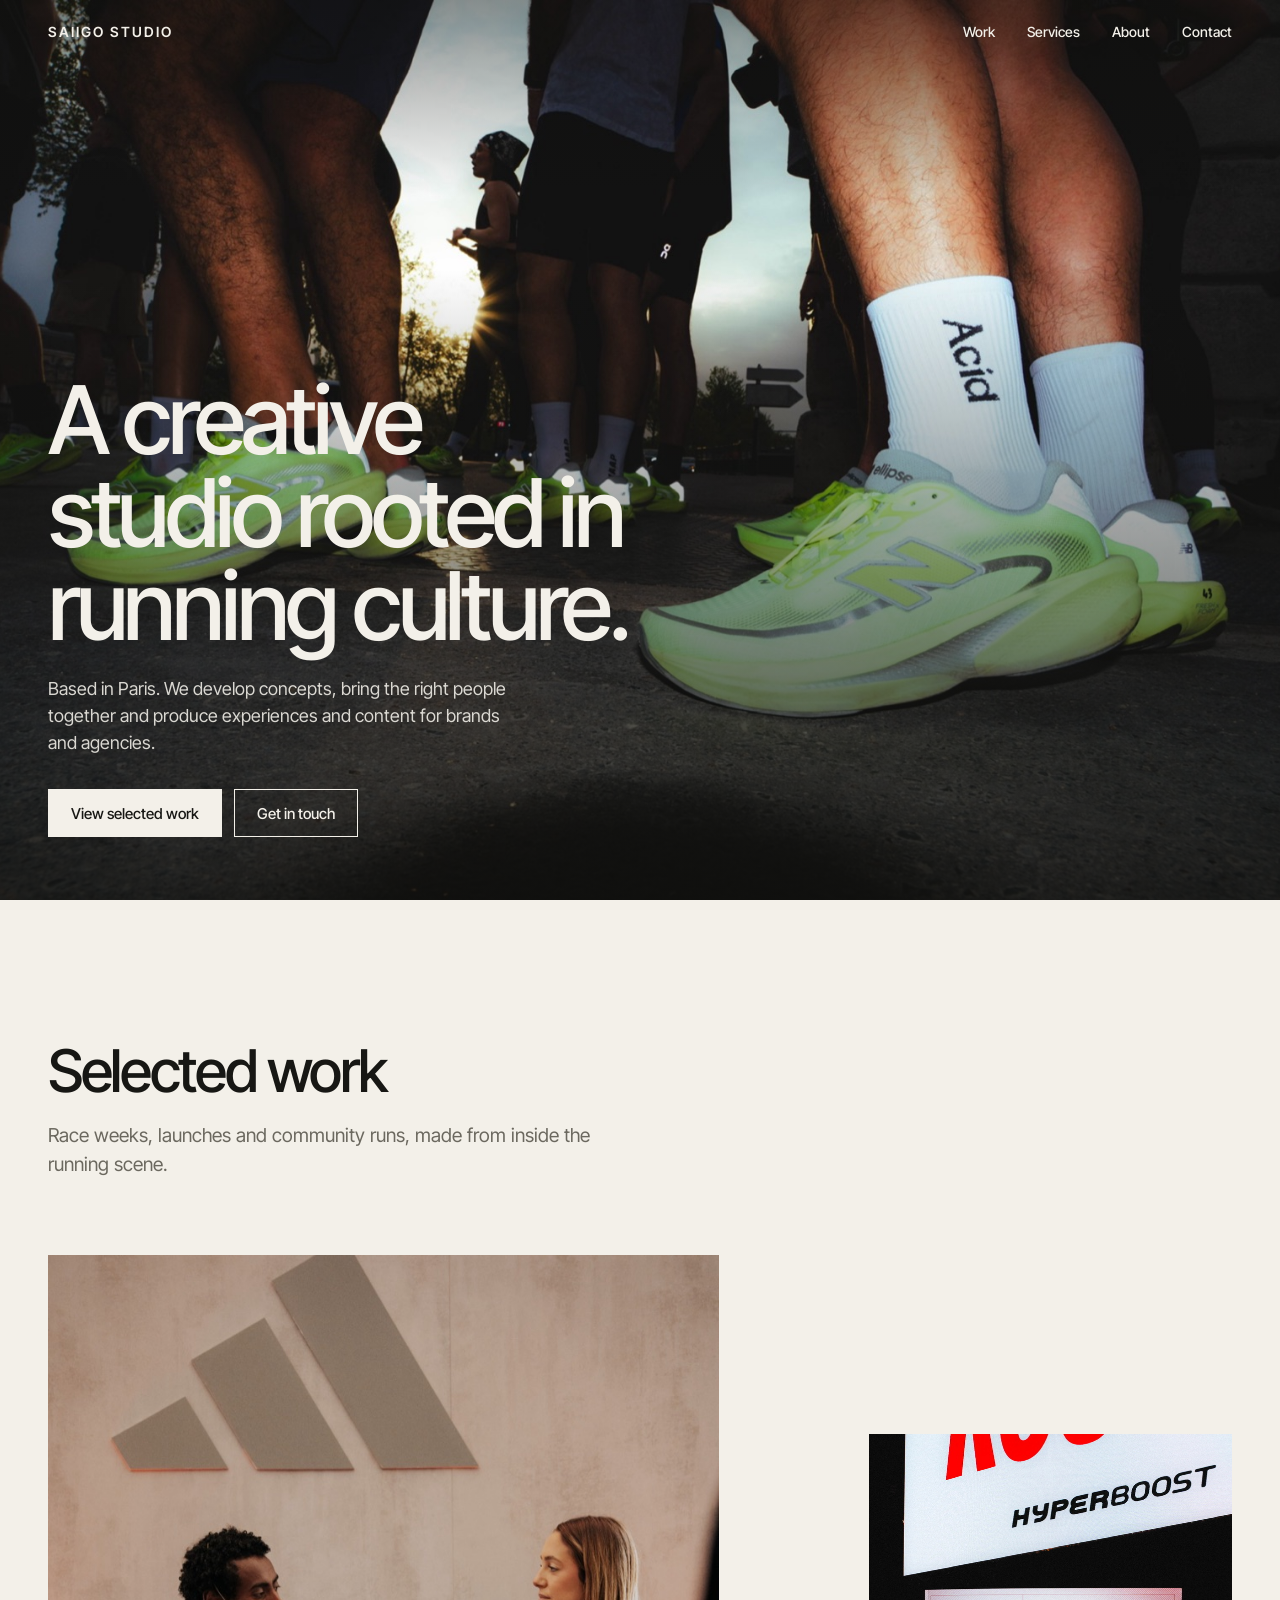
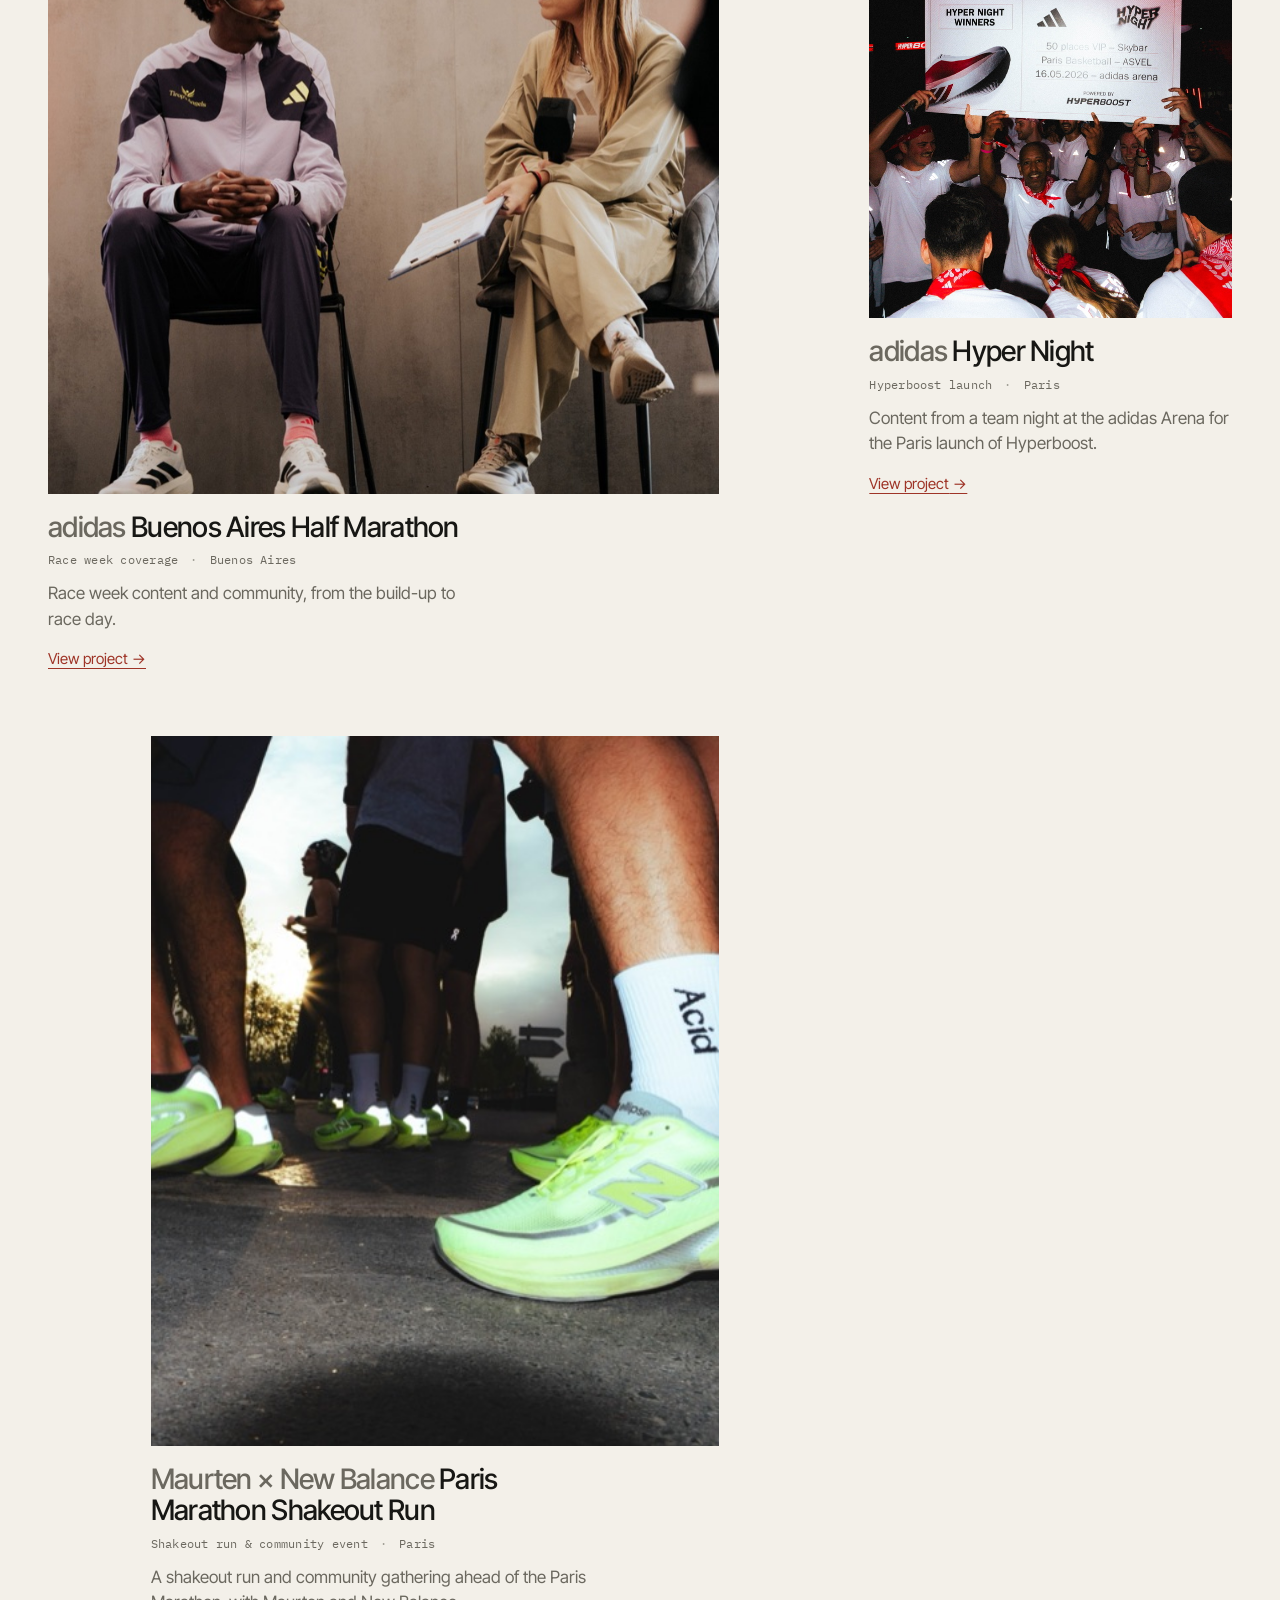
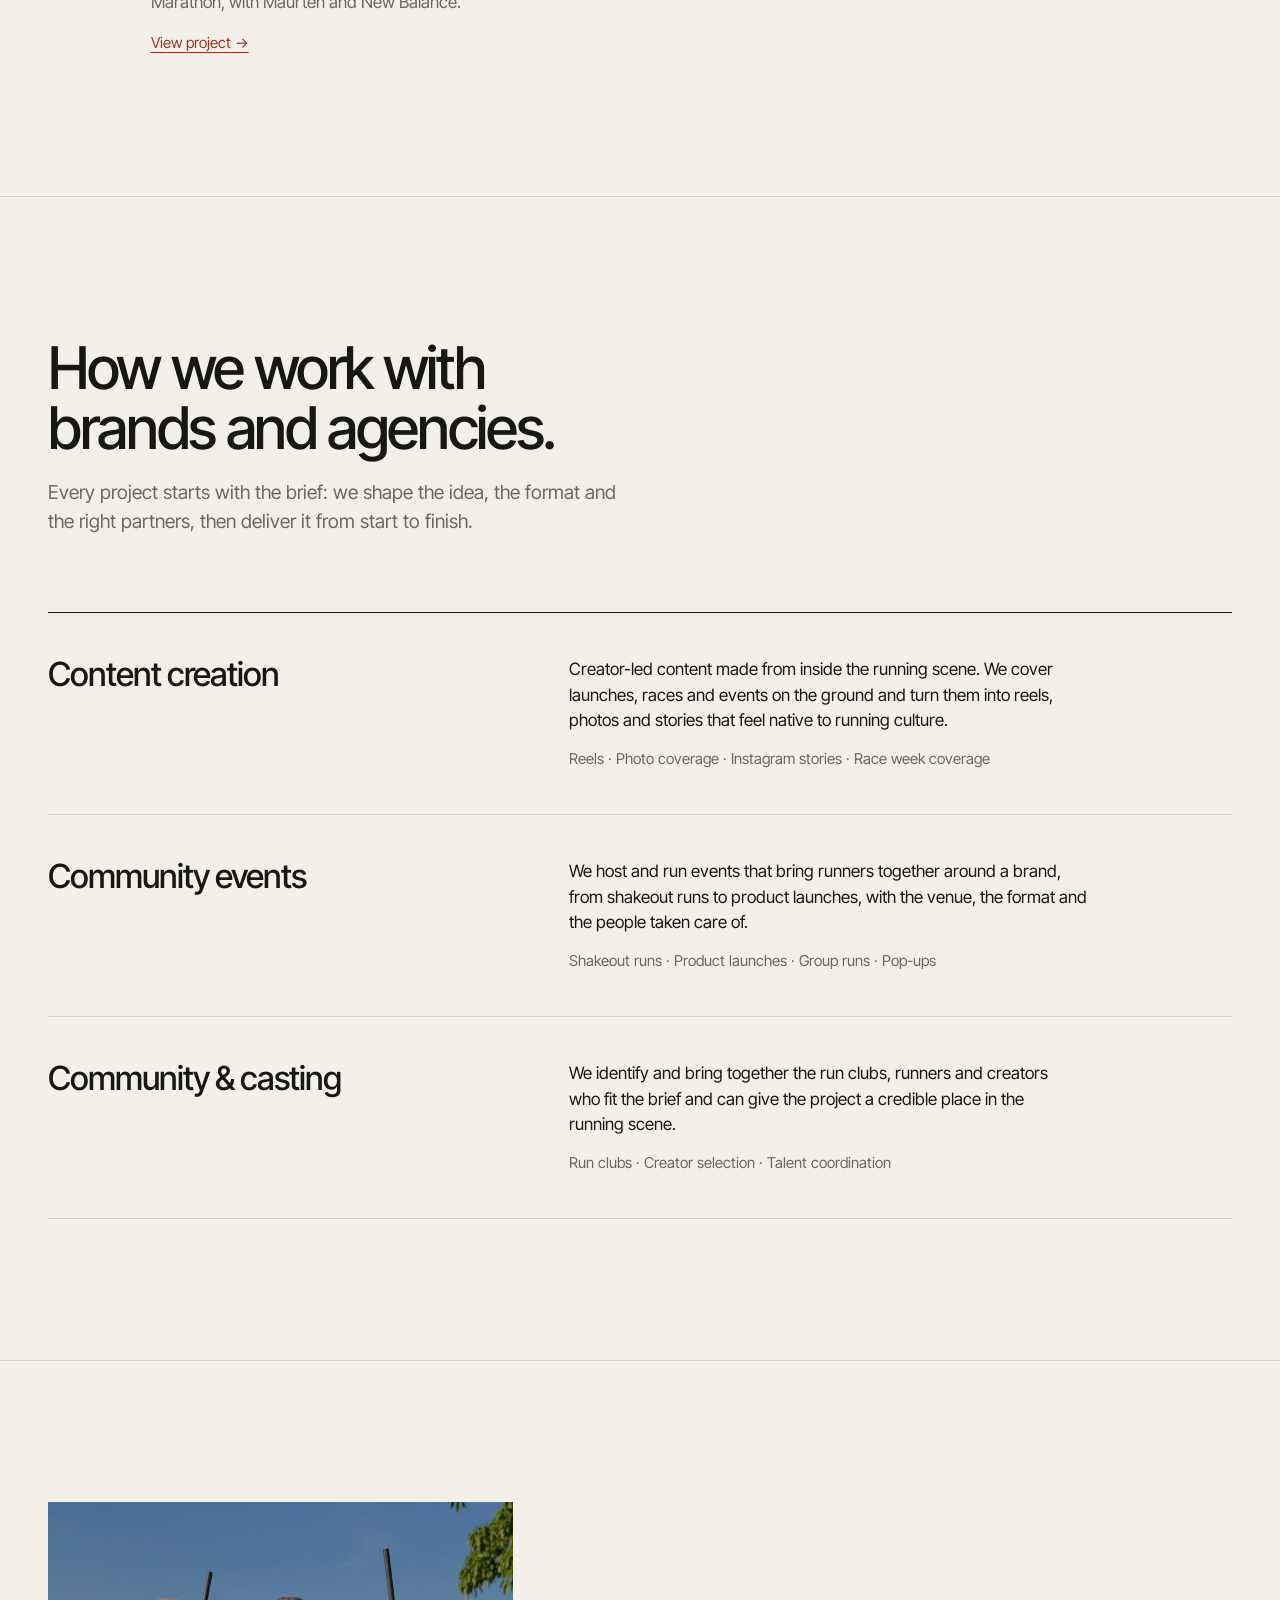
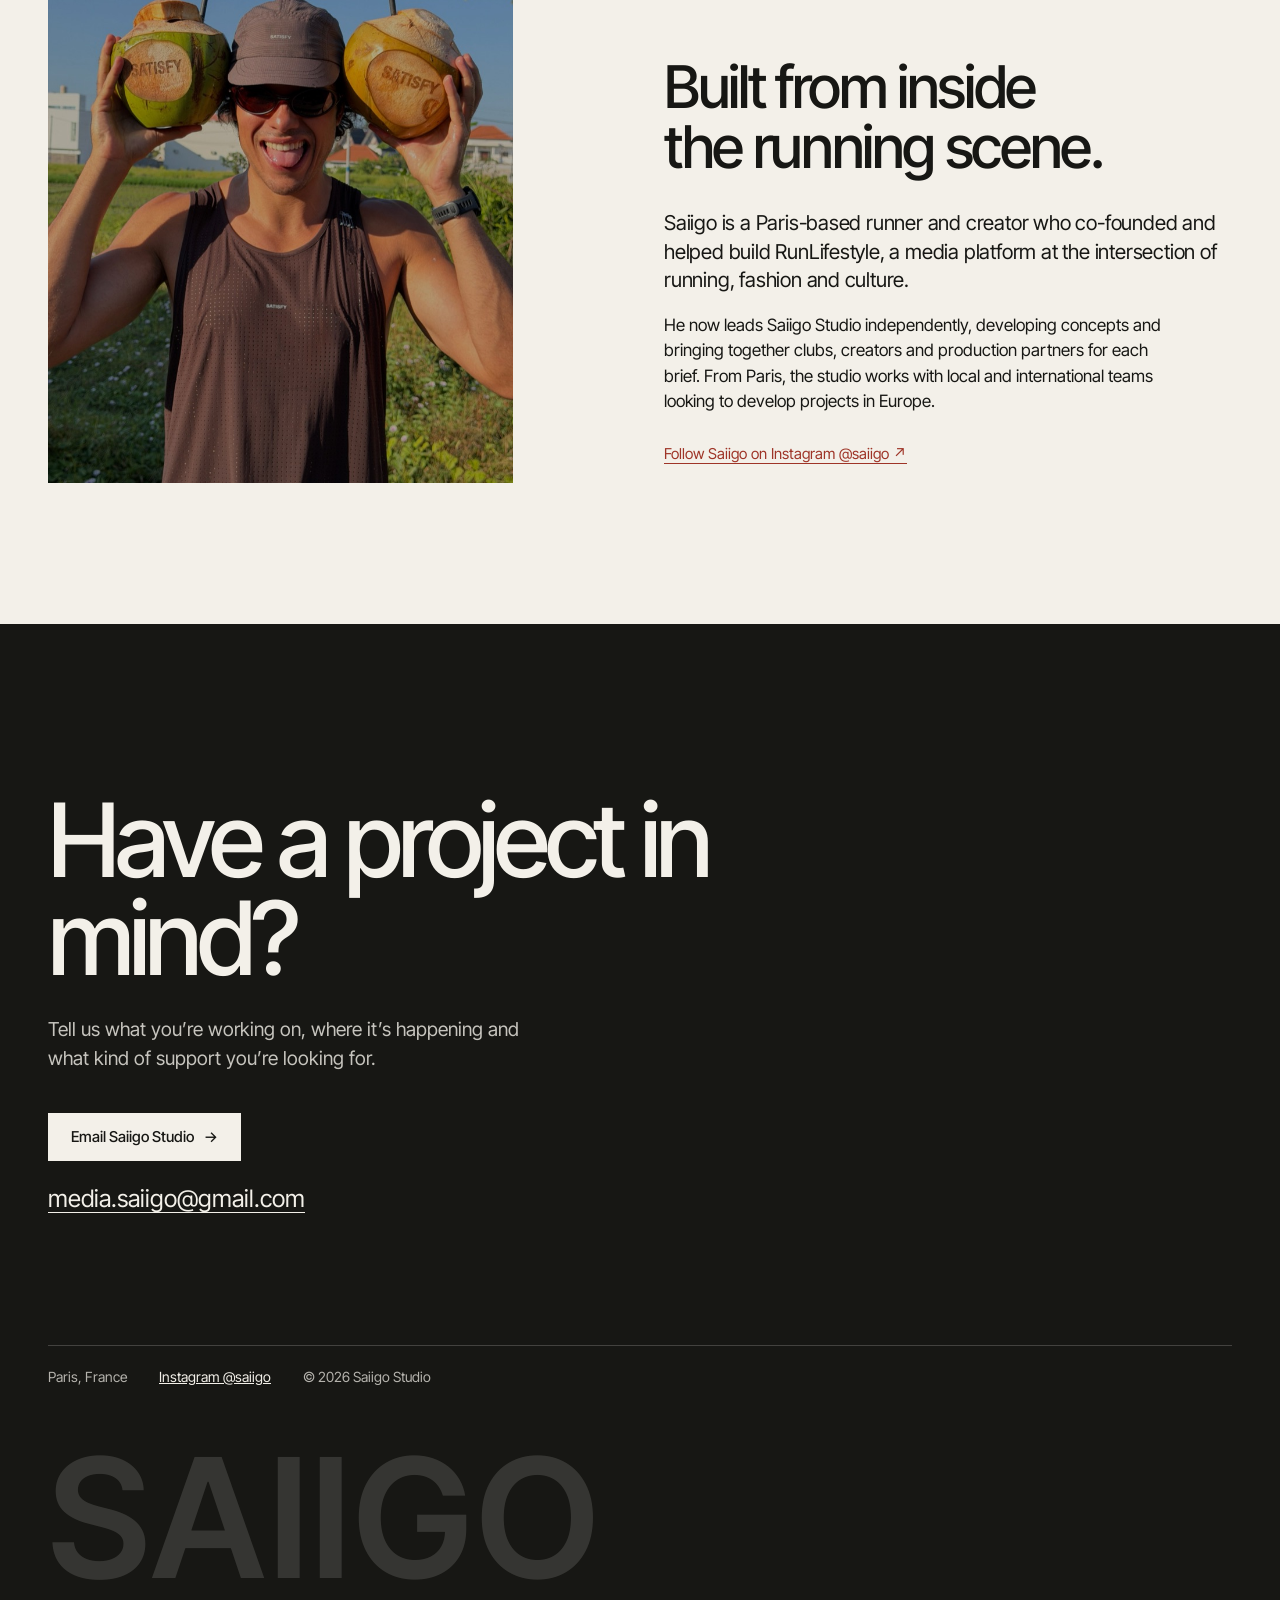
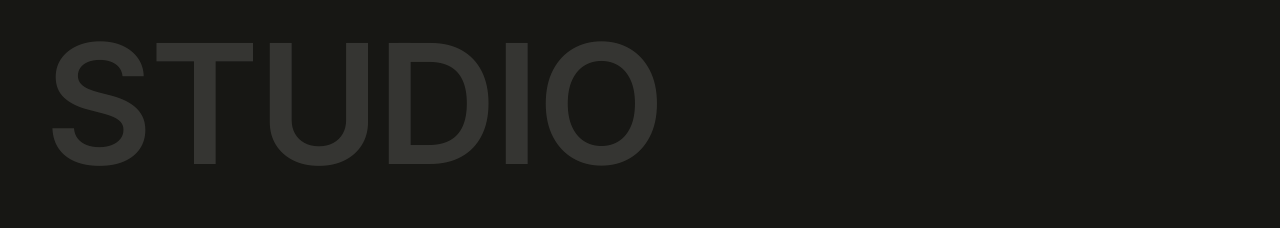
==== index.html @ 062a1946 "Update site 2026-11-11 09:30" ====
<!doctype html>
<html lang="en">
<head>
  <meta charset="utf-8">
  <meta name="viewport" content="width=device-width, initial-scale=1, viewport-fit=cover">
  <title>Saiigo Studio | Running Culture, Creative Strategy &amp; Production</title>
  <meta name="description" content="Saiigo Studio is an independent creative studio in Paris rooted in running culture. Concepts, community &amp; casting, experiences and content for brands and agencies.">
  <meta name="theme-color" content="#171714">
  <!-- Al tener dominio, reemplazá las rutas de og:image y og:url por URLs absolutas (https://tudominio.com/...) -->
  <meta property="og:url" content="https://msaiigo.github.io/saiigo-studio/">
  <meta property="og:type" content="website">
  <meta property="og:site_name" content="Saiigo Studio">
  <meta property="og:title" content="Saiigo Studio | Running Culture, Creative Strategy &amp; Production">
  <meta property="og:description" content="An independent creative studio in Paris rooted in running culture. Concepts, community and production for brands and agencies.">
  <meta property="og:image" content="https://msaiigo.github.io/saiigo-studio/assets/img/og-image.jpg">
  <meta property="og:image:width" content="1200">
  <meta property="og:image:height" content="630">
  <meta name="twitter:card" content="summary_large_image">
  <link rel="icon" href="assets/img/favicon.svg" type="image/svg+xml">
  <link rel="preconnect" href="https://fonts.googleapis.com">
  <link rel="preconnect" href="https://fonts.gstatic.com" crossorigin>
  <link href="https://fonts.googleapis.com/css2?family=IBM+Plex+Mono:wght@400;500&family=Inter+Tight:wght@400;500;600&display=swap" rel="stylesheet">
  <link rel="stylesheet" href="assets/css/styles.css">
</head>
<body data-page="home" id="top">
  <a class="skip-link" href="#main">Skip to content</a>
  <header class="site-header" id="site-header"></header>
  <main id="main" tabindex="-1">
    <noscript><div class="wrap section"><h1 class="section__title">Saiigo Studio</h1><p>A creative studio rooted in running culture. Based in Paris. Contact: <a href="mailto:media.saiigo@gmail.com">media.saiigo@gmail.com</a></p></div></noscript>
  </main>
  <script src="assets/js/content.js"></script>
  <script src="assets/js/image-sizes.js"></script>
  <script src="assets/js/site.js"></script>
</body>
</html>
---- assets/css/styles.css ----
/* =========================================================================
   SAIIGO STUDIO — estilos
   ========================================================================= */
:root {
  --bone: #F3F0E9;
  --ink: #171714;
  --stone: #6B685F;
  --oxide: #9E3427;
  --line: rgba(23, 23, 20, 0.16);
  --bone-dim: rgba(243, 240, 233, 0.72);

  --sans: "Inter Tight", "Helvetica Neue", Arial, sans-serif;
  --mono: "IBM Plex Mono", ui-monospace, Menlo, monospace;

  --gutter: clamp(16px, 4vw, 48px);
  --max: 1440px;
  --header-h: 64px;
  --ease: cubic-bezier(.2, .7, .2, 1);
  color-scheme: light;
}

*, *::before, *::after { box-sizing: border-box; }
html { -webkit-text-size-adjust: 100%; scroll-behavior: smooth; scroll-padding-top: var(--header-h); }
body {
  margin: 0;
  background: var(--bone);
  color: var(--ink);
  font-family: var(--sans);
  font-size: 17px;
  line-height: 1.5;
  -webkit-font-smoothing: antialiased;
  overflow-x: hidden;
}
html.menu-open { overflow: hidden; }
img, video { display: block; max-width: 100%; }
a { color: inherit; }
h1, h2, h3, p { margin: 0; }
ul, ol, dl, dd { margin: 0; padding: 0; list-style: none; }

.mono { font-family: var(--mono); font-size: 12px; letter-spacing: .02em; line-height: 1.5; font-variant-numeric: tabular-nums; }
p, li, dd { text-wrap: pretty; }
::selection { background: var(--oxide); color: var(--bone); }
html { caret-color: var(--oxide); scrollbar-color: var(--stone) var(--bone); }
.visually-hidden { position: absolute; width: 1px; height: 1px; margin: -1px; padding: 0; overflow: hidden; clip: rect(0 0 0 0); white-space: nowrap; border: 0; }
.wrap { width: 100%; max-width: var(--max); margin: 0 auto; padding: 0 var(--gutter); }

:focus-visible { outline: 2px solid var(--oxide); outline-offset: 3px; border-radius: 1px; }
.contact :focus-visible, .hero :focus-visible, .case-hero :focus-visible, .is-over-media :focus-visible { outline-color: var(--bone); }

.skip-link {
  position: absolute; left: 12px; top: -60px; z-index: 100;
  background: var(--ink); color: var(--bone); padding: 10px 14px; text-decoration: none;
}
.skip-link:focus { top: 12px; }

/* ---------- wordmark ---------- */
.wordmark { font-weight: 600; letter-spacing: .14em; font-size: 14px; line-height: 1; white-space: nowrap; }
.wordmark--stacked { display: inline-flex; flex-direction: column; gap: .12em; }

/* ---------- header ---------- */
.site-header {
  position: fixed; inset: 0 0 auto 0; z-index: 50; height: var(--header-h);
  background: var(--bone); color: var(--ink); border-bottom: 1px solid var(--line);
  transition: background .25s var(--ease), color .25s var(--ease), border-color .25s var(--ease);
}
.site-header.is-over-media { background: transparent; color: var(--bone); border-color: transparent; }
html.menu-open .site-header { background: var(--ink); color: var(--bone); border-color: transparent; }
.header__inner {
  height: 100%; max-width: var(--max); margin: 0 auto; padding: 0 var(--gutter);
  display: flex; align-items: center; justify-content: space-between; gap: 24px;
}
.header__logo { text-decoration: none; padding: 10px 0; }
.header__nav ul { display: flex; gap: 32px; }
.header__nav a, .mobile-menu a { text-decoration: none; }
.header__nav a { font-size: 14px; font-weight: 500; position: relative; padding: 8px 0; }
.header__nav a::after {
  content: ""; position: absolute; left: 0; right: 0; bottom: 2px; height: 1px; background: currentColor;
  transform: scaleX(0); transform-origin: left; transition: transform .2s var(--ease);
}
.header__nav a:hover::after { transform: scaleX(1); }

.menu-btn {
  display: none; align-items: center; gap: 10px; min-height: 44px; padding: 0 2px 0 12px;
  background: none; border: 0; color: inherit; font: 500 14px var(--sans); cursor: pointer;
}
.menu-btn__icon, .menu-btn__icon::before {
  display: block; width: 22px; height: 1.5px; background: currentColor; position: relative;
  transition: transform .2s var(--ease);
}
.menu-btn__icon { transform: translateY(-3px); }
.menu-btn__icon::before { content: ""; position: absolute; top: 6px; }
.menu-btn[aria-expanded="true"] .menu-btn__icon { transform: translateY(0) rotate(45deg); }
.menu-btn[aria-expanded="true"] .menu-btn__icon::before { transform: translateY(-6px) rotate(-90deg); }

.mobile-menu {
  position: fixed; inset: var(--header-h) 0 0 0; background: var(--ink); color: var(--bone);
  padding: 32px var(--gutter) 32px; display: flex; flex-direction: column; justify-content: space-between;
  opacity: 0; transform: translateY(-8px); transition: opacity .2s var(--ease), transform .2s var(--ease);
}
.mobile-menu.is-open { opacity: 1; transform: none; }
.mobile-menu[hidden] { display: none; }
.mobile-menu nav a { display: block; font-size: 44px; font-weight: 500; letter-spacing: -.03em; line-height: 1.15; padding: 6px 0; }
.mobile-menu nav a:hover { color: #d9a59c; }
.mobile-menu__foot { display: flex; flex-direction: column; gap: 10px; color: var(--bone-dim); font-size: 15px; }
.mobile-menu__foot a { padding: 6px 0; }

@media (max-width: 899px) {
  .header__nav { display: none; }
  .menu-btn { display: inline-flex; }
}

/* ---------- media + placeholders ---------- */
.media { position: relative; overflow: hidden; background: #2a2925; }
.media picture, .media__el { width: 100%; height: 100%; }
.media__el { object-fit: cover; object-position: var(--pos, 50% 50%); }
img.media__el { opacity: 0; transition: opacity .5s var(--ease); }
img.media__el.is-loaded { opacity: 1; }
@media (max-width: 767px) { .media__el { object-position: var(--pos-m, var(--pos, 50% 50%)); } }

.media--placeholder {
  background:
    radial-gradient(120% 90% at 20% 10%, rgba(158, 52, 39, .22), transparent 55%),
    radial-gradient(90% 80% at 90% 100%, rgba(243, 240, 233, .10), transparent 60%),
    linear-gradient(160deg, #3a3833, #1d1c19);
}
.media--placeholder::before { /* grano */
  content: ""; position: absolute; inset: 0; opacity: .35; mix-blend-mode: overlay;
  background-image: url("data:image/svg+xml,%3Csvg xmlns='http://www.w3.org/2000/svg' width='160' height='160'%3E%3Cfilter id='n'%3E%3CfeTurbulence type='fractalNoise' baseFrequency='.9' numOctaves='2' stitchTiles='stitch'/%3E%3C/filter%3E%3Crect width='100%25' height='100%25' filter='url(%23n)'/%3E%3C/svg%3E");
}
.placeholder-tag {
  position: absolute; left: 12px; top: 12px; right: 12px; z-index: 1;
  font: 11px/1.45 var(--mono); color: var(--bone-dim); max-width: 34ch;
}
.placeholder-tag b {
  display: inline-block; margin-right: 8px; padding: 1px 6px; background: var(--oxide); color: var(--bone);
  font-weight: 500; text-transform: uppercase; letter-spacing: .06em;
}

.preview-bar {
  position: fixed; z-index: 60; right: 8px; bottom: 8px;
  width: max-content; max-width: calc(100vw - 32px);
  background: var(--oxide); color: var(--bone); padding: 7px 12px; font-size: 11px; text-align: center;
  pointer-events: none;
}

/* ---------- buttons + links ---------- */
.btn {
  display: inline-flex; align-items: center; justify-content: center; gap: 10px;
  min-height: 48px; padding: 0 22px; font: 500 15px var(--sans); text-decoration: none;
  border: 1px solid currentColor; transition: background .2s var(--ease), color .2s var(--ease);
}
.btn--light { background: var(--bone); color: var(--ink); border-color: var(--bone); }
.btn--light:hover { background: transparent; color: var(--bone); }
.btn--ghost { color: var(--bone); background: transparent; }
.btn--ghost:hover { background: var(--bone); color: var(--ink); }

.text-link { color: var(--oxide); text-decoration: underline; text-decoration-thickness: 1px; text-underline-offset: 4px; }
.text-link:hover { text-decoration-thickness: 2px; }

.meta { color: var(--stone); display: flex; flex-wrap: wrap; align-items: baseline; gap: 0 4px; }
.meta .sep { margin: 0 8px; opacity: .6; }

/* ---------- hero ---------- */
.hero, .case-hero {
  position: relative; min-height: 100svh; display: flex; align-items: flex-end;
  color: var(--bone); background: var(--ink); isolation: isolate;
}
.hero__media, .case-hero__media { position: absolute; inset: 0; z-index: -2; }
.hero__shade {
  position: absolute; inset: 0; z-index: -1; pointer-events: none;
  background:
    linear-gradient(to top, rgba(14, 14, 12, .82) 0%, rgba(14, 14, 12, .35) 45%, rgba(14, 14, 12, 0) 70%),
    linear-gradient(to bottom, rgba(14, 14, 12, .45), rgba(14, 14, 12, 0) 22%);
}
.hero__content { padding-top: calc(var(--header-h) + 24px); padding-bottom: clamp(32px, 7vh, 72px); }
.hero__title {
  font-size: clamp(40px, 7.4vw, 112px); line-height: .98; letter-spacing: -.045em; font-weight: 500;
  max-width: 13ch; text-wrap: balance;
}
.hero__text { margin-top: 24px; max-width: 46ch; font-size: clamp(16px, 1.4vw, 19px); color: rgba(243, 240, 233, .88); }
.hero__actions { display: flex; flex-wrap: wrap; gap: 12px; margin-top: 32px; }
.hero__sentinel { position: absolute; left: 0; right: 0; bottom: 0; height: calc(100% - var(--header-h)); pointer-events: none; z-index: -3; }
.hero__media { background: var(--ink); }
.hero .media--placeholder .placeholder-tag, .case-hero .media--placeholder .placeholder-tag { top: calc(var(--header-h) + 12px); left: var(--gutter); }

/* ---------- sections ---------- */
.section { padding: clamp(72px, 11vw, 160px) 0; }
.section + .section { border-top: 1px solid var(--line); }
.section__head { margin-bottom: clamp(40px, 6vw, 80px); max-width: 900px; }
.section__title { font-size: clamp(32px, 4.6vw, 64px); line-height: 1.02; letter-spacing: -.04em; font-weight: 500; text-wrap: balance; }

/* ---------- work ---------- */
.work-grid { display: grid; grid-template-columns: repeat(12, 1fr); column-gap: var(--gutter); row-gap: 64px; }
.work-card--a { grid-column: 1 / span 7; }
.work-card--b { grid-column: 9 / span 4; margin-top: clamp(80px, 14vw, 220px); }
.work-card:nth-child(n+3).work-card--a { grid-column: 2 / span 6; }
.work-card__link { display: block; text-decoration: none; }
.work-card__frame { position: relative; overflow: hidden; margin-bottom: 18px; }
.work-card--a .media { aspect-ratio: 4 / 5; }
.work-card--b .media { aspect-ratio: 3 / 4; }
.work-card .media { transition: transform .6s var(--ease); }
.work-card__link:hover .media { transform: scale(1.025); }
.work-card__title { font-size: clamp(22px, 2.2vw, 30px); line-height: 1.12; letter-spacing: -.025em; font-weight: 500; text-wrap: balance; }
.work-card__client { color: var(--stone); }
.work-card .meta { margin-top: 8px; }
.work-card__summary { margin-top: 12px; color: var(--stone); max-width: 44ch; }
.work-card__link:hover .work-card__title { color: var(--oxide); }
.work-card__title { transition: color .2s var(--ease); }
.work-card .text-link { display: inline-block; margin-top: 16px; font-size: 15px; }
.draft-tag { position: absolute; right: 12px; top: 12px; background: var(--bone); color: var(--oxide); padding: 2px 8px; text-transform: uppercase; }
.work-empty { font-size: 20px; color: var(--stone); }

/* ---------- services ---------- */
.service-list { border-top: 1px solid var(--ink); }
.service {
  display: grid; grid-template-columns: 5fr 7fr; gap: var(--gutter);
  padding: clamp(28px, 3.5vw, 44px) 0; border-bottom: 1px solid var(--line);
}
.service__title { font-size: clamp(24px, 2.6vw, 36px); line-height: 1.08; letter-spacing: -.03em; font-weight: 500; }
.service__body p { max-width: 52ch; }
.service__examples { margin-top: 14px; color: var(--stone); font-size: 15px; }

/* ---------- about ---------- */
.about__grid { display: grid; grid-template-columns: repeat(12, 1fr); gap: var(--gutter); align-items: end; }
.about__media { grid-column: 1 / span 5; }
.about__media .media { aspect-ratio: 4 / 5; }
.about__text { grid-column: 7 / span 6; }
.about__text .section__title { margin-bottom: 32px; }
.about__text p { max-width: 52ch; margin-bottom: 18px; }
.about__text .about__lead { font-size: clamp(19px, 1.6vw, 22px); line-height: 1.4; letter-spacing: -.01em; }
.about__ig { margin-top: 28px; font-size: 15px; }

/* ---------- contact ---------- */
.contact { background: var(--ink); color: var(--bone); padding: clamp(88px, 13vw, 180px) 0 40px; overflow: hidden; }
.contact__title { font-size: clamp(44px, 8vw, 128px); line-height: .96; letter-spacing: -.05em; font-weight: 500; max-width: 11ch; }
.contact__text { margin-top: 28px; max-width: 46ch; font-size: clamp(17px, 1.5vw, 20px); color: rgba(243, 240, 233, .8); }
.contact .btn { margin-top: 40px; }
.contact__email { margin-top: 20px; font-size: clamp(18px, 2vw, 24px); }
.contact__email a { text-decoration: underline; text-decoration-thickness: 1px; text-underline-offset: 5px; overflow-wrap: anywhere; }
.contact__foot {
  display: flex; flex-wrap: wrap; gap: 12px 32px; margin-top: clamp(72px, 10vw, 140px);
  padding-top: 20px; border-top: 1px solid rgba(243, 240, 233, .2); color: var(--bone-dim); font-size: 14px;
}
.contact__foot a { color: var(--bone); }
.contact__mark { margin-top: 48px; color: rgba(243, 240, 233, .14); }
.contact__mark .wordmark { font-size: clamp(56px, 13vw, 200px); letter-spacing: .02em; font-weight: 600; }

/* ---------- case study ---------- */
.case-hero { min-height: min(92svh, 900px); }
.case-hero__content { padding-top: calc(var(--header-h) + 24px); padding-bottom: clamp(28px, 6vh, 64px); }
.case-hero .meta { color: var(--bone-dim); margin-top: 18px; }
.case-hero__title { font-size: clamp(40px, 7vw, 104px); line-height: .98; letter-spacing: -.045em; font-weight: 500; max-width: 14ch; }
.case-hero__title span { display: block; color: rgba(243, 240, 233, .66); }
.case-back { padding-top: 24px; }
.case-back a { font-size: 15px; }

.draft-box { margin-top: 24px; border: 1px dashed var(--oxide); padding: 16px 18px; color: var(--ink); }
.draft-box p { color: var(--oxide); margin-bottom: 8px; }
.draft-box ul { font-size: 14px; list-style: disc; padding-left: 18px; color: var(--stone); }

.case-intro { padding-top: clamp(48px, 7vw, 96px); }
.case-intro__grid { display: grid; grid-template-columns: repeat(12, 1fr); gap: var(--gutter); }
.facts { grid-column: 1 / span 3; display: grid; gap: 18px; align-content: start; }
.facts dt, .credits dt { color: var(--stone); text-transform: uppercase; letter-spacing: .06em; }
.facts dd { font-size: 16px; }
.case-intro__text { grid-column: 5 / span 8; }
.lead { font-size: clamp(22px, 2.4vw, 34px); line-height: 1.25; letter-spacing: -.02em; max-width: 30ch; }
.case-highlight {
  margin-bottom: clamp(32px, 4vw, 56px); padding-bottom: clamp(24px, 3vw, 40px); border-bottom: 1px solid var(--line);
  font-size: clamp(18px, 1.6vw, 22px); line-height: 1.4; color: var(--stone); max-width: 36ch;
}
.case-highlight__value {
  display: block; margin-bottom: 8px; color: var(--oxide);
  font-size: clamp(64px, 9vw, 136px); line-height: .9; letter-spacing: -.05em; font-weight: 500; font-variant-numeric: tabular-nums;
}
.metrics { display: flex; flex-wrap: wrap; gap: 32px 56px; margin-top: 48px; padding-top: 24px; border-top: 1px solid var(--line); }
.metrics li { display: flex; flex-direction: column; }
.metrics__value { font-size: clamp(36px, 4vw, 56px); letter-spacing: -.04em; font-weight: 500; line-height: 1; margin-bottom: 6px; }

.gallery { display: grid; grid-template-columns: repeat(12, 1fr); gap: clamp(12px, 2vw, 28px) var(--gutter); }
.gallery__item { margin: 0; align-self: end; }
.gallery__item--large { grid-column: span 8; }
.gallery__item--large .media { aspect-ratio: 3 / 2; }
.gallery__item--small { grid-column: span 4; align-self: end; }
.gallery__item--small .media { aspect-ratio: 3 / 4; }
.gallery__item--wide { grid-column: 1 / -1; }
.gallery__item--wide .media { aspect-ratio: 21 / 9; }
.gallery figcaption { color: var(--stone); margin-top: 10px; font-size: 14px; }

.case-details__grid { display: grid; grid-template-columns: repeat(3, 1fr); gap: 48px var(--gutter); }
.case-details__title { font-size: 15px; font-weight: 600; letter-spacing: 0; margin-bottom: 14px; padding-bottom: 12px; border-bottom: 1px solid var(--ink); }
.case-details p, .case-details li { max-width: 40ch; }
.case-details ul li { padding: 8px 0; border-bottom: 1px solid var(--line); }
.credits { display: grid; gap: 12px; }
.pending { color: var(--oxide); }

.next-project { border-top: 1px solid var(--line); }
.next-project a { display: block; padding: clamp(48px, 7vw, 96px) 0; text-decoration: none; }
.next-project__label { display: block; color: var(--stone); font-size: 15px; margin-bottom: 10px; }
.next-project__title { display: block; font-size: clamp(28px, 4.4vw, 60px); letter-spacing: -.04em; line-height: 1.05; font-weight: 500; }
.next-project a:hover .next-project__title { color: var(--oxide); }
.notfound { padding-top: calc(var(--header-h) + 96px); }
.notfound .section__title { margin-bottom: 20px; }
.notfound__text { color: var(--stone); margin-bottom: 20px; }
.notfound__list li { padding: 6px 0; font-size: 18px; }

/* ---------- responsive ---------- */
@media (max-width: 899px) {
  .work-grid, .about__grid, .case-intro__grid, .gallery { grid-template-columns: 1fr; }
  .work-card--a, .work-card--b, .work-card:nth-child(n+3).work-card--a,
  .about__media, .about__text, .facts, .case-intro__text,
  .gallery__item--large, .gallery__item--small, .gallery__item--wide { grid-column: auto; }
  .work-card--b { margin-top: 0; }
  .work-grid { row-gap: 56px; }
  .work-card--a .media, .work-card--b .media { aspect-ratio: 4 / 5; }
  .about__grid { gap: 40px; }
  .facts { grid-template-columns: 1fr 1fr; margin-bottom: 32px; }
  .gallery__item--large .media { aspect-ratio: 4 / 5; }
  .gallery__item--small .media { aspect-ratio: 4 / 5; }
  .gallery__item--wide .media { aspect-ratio: 4 / 3; }
  .case-details__grid { grid-template-columns: 1fr; }
}
@media (max-width: 767px) {
  .hero { display: grid; grid-template-rows: min(66svh, 600px) auto; align-items: stretch; min-height: 0; background: var(--bone); color: var(--ink); }
  .hero__media, .hero__shade { grid-row: 1; grid-column: 1; position: relative; inset: auto; }
  .hero__shade { background: linear-gradient(to top, rgba(14, 14, 12, .78) 0%, rgba(14, 14, 12, .2) 50%, rgba(14, 14, 12, 0) 70%),
    linear-gradient(to bottom, rgba(14, 14, 12, .45), rgba(14, 14, 12, 0) 24%); }
  .hero__content { display: contents; }
  .hero__head { grid-row: 1; grid-column: 1; align-self: end; padding: 0 var(--gutter) 22px; color: var(--bone); }
  .hero__body { grid-row: 2; grid-column: 1; padding: 22px var(--gutter) 40px; }
  .hero__text { margin-top: 0; color: var(--ink); }
  .hero__body .btn--light { background: var(--ink); color: var(--bone); border-color: var(--ink); }
  .hero__body .btn--light:hover { background: transparent; color: var(--ink); }
  .hero__body .btn--ghost { color: var(--ink); }
  .hero__body .btn--ghost:hover { background: var(--ink); color: var(--bone); }
  .hero__body :focus-visible { outline-color: var(--oxide); }
  .service { grid-template-columns: 1fr; gap: 10px; }
}
@media (max-width: 480px) {
  .hero__actions .btn { flex: 1 1 100%; }
  .hero__actions { margin-top: 24px; }
  .mobile-menu nav a { font-size: 38px; }
}

/* ---------- movimiento reducido ---------- */
@media (prefers-reduced-motion: reduce) {
  html { scroll-behavior: auto; }
  *, *::before, *::after { transition-duration: 0s !important; animation-duration: 0s !important; }
  .work-card__link:hover .media { transform: none; }
}

/* Reel vertical 9:16 en la galería */
.gallery__item--reel { grid-column: span 4; }
.gallery__item--reel .media { aspect-ratio: 9 / 16; background: var(--ink); }
.gallery__item--reel video.media__el { object-fit: cover; }
@media (max-width: 899px) { .gallery__item--reel { grid-column: auto; max-width: 420px; width: 100%; justify-self: center; } }

.section__intro { margin-top: 20px; max-width: 52ch; font-size: clamp(17px, 1.5vw, 20px); color: var(--stone); }
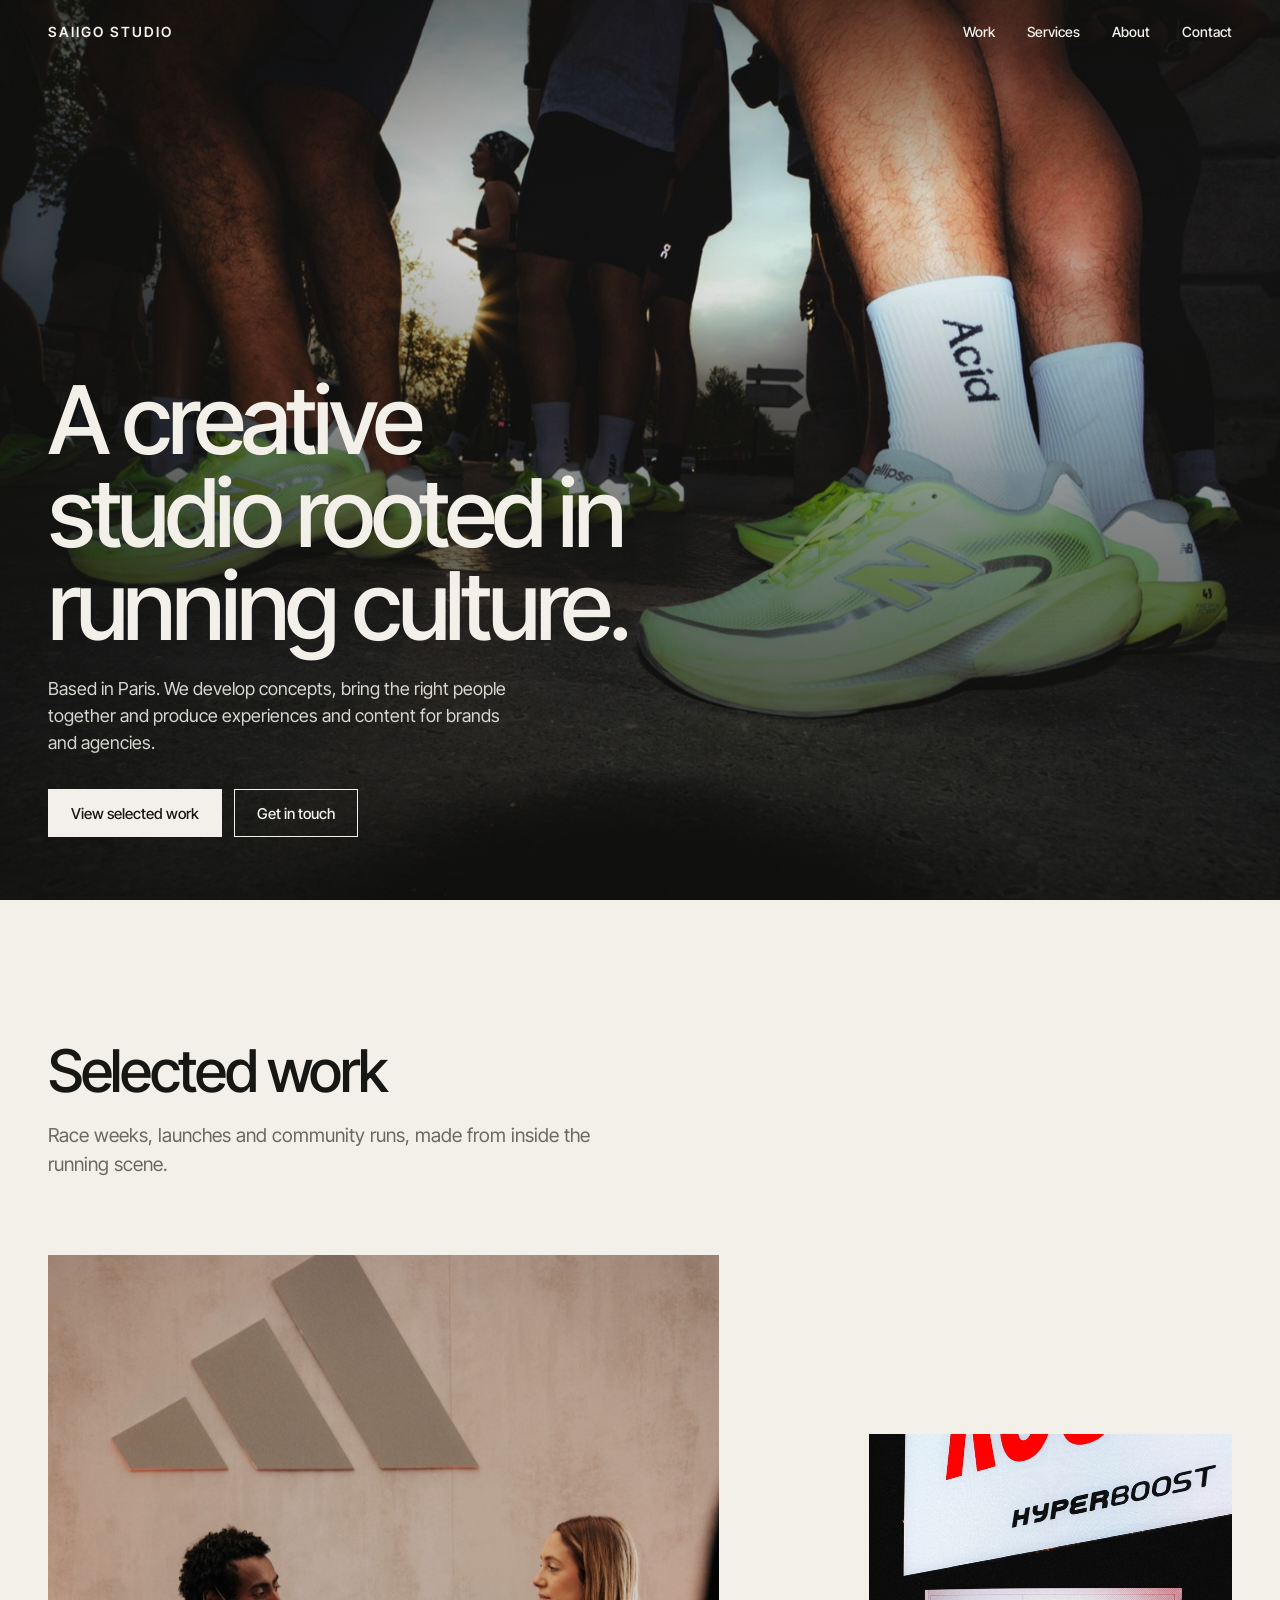
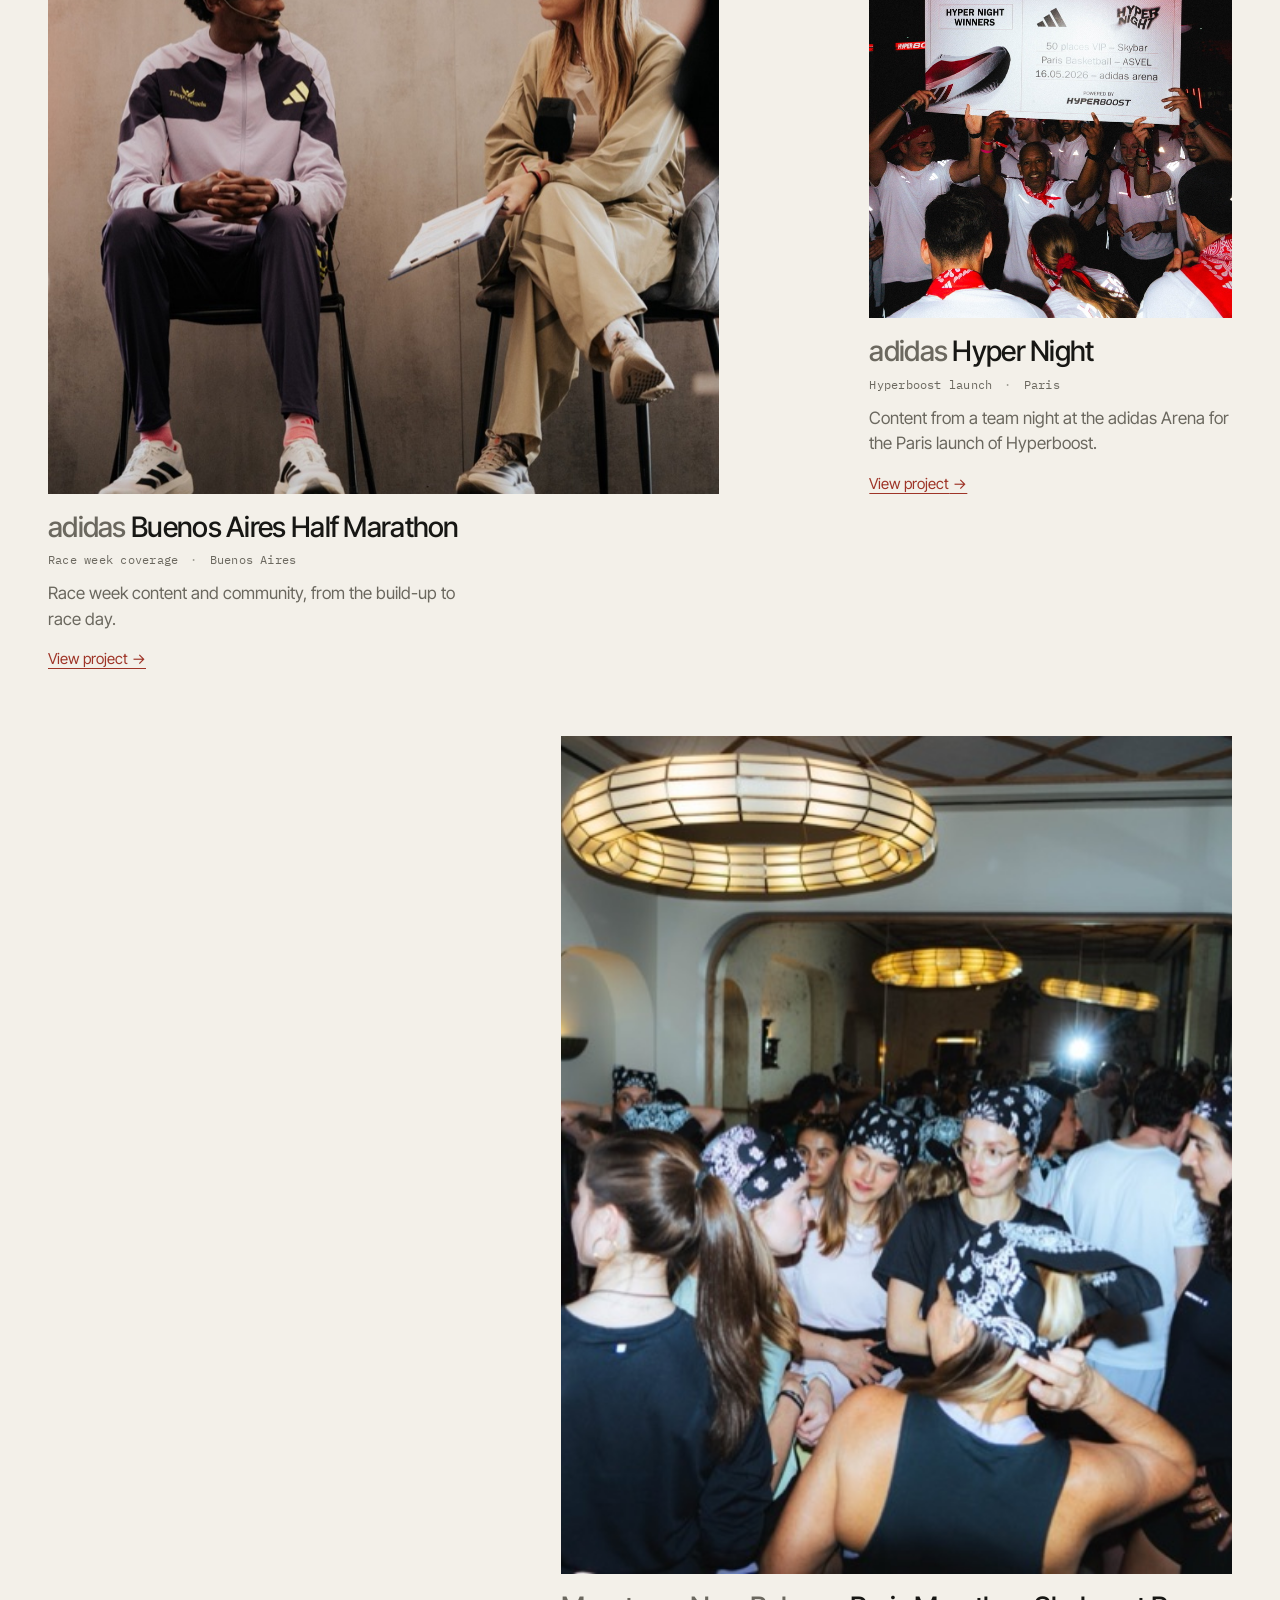
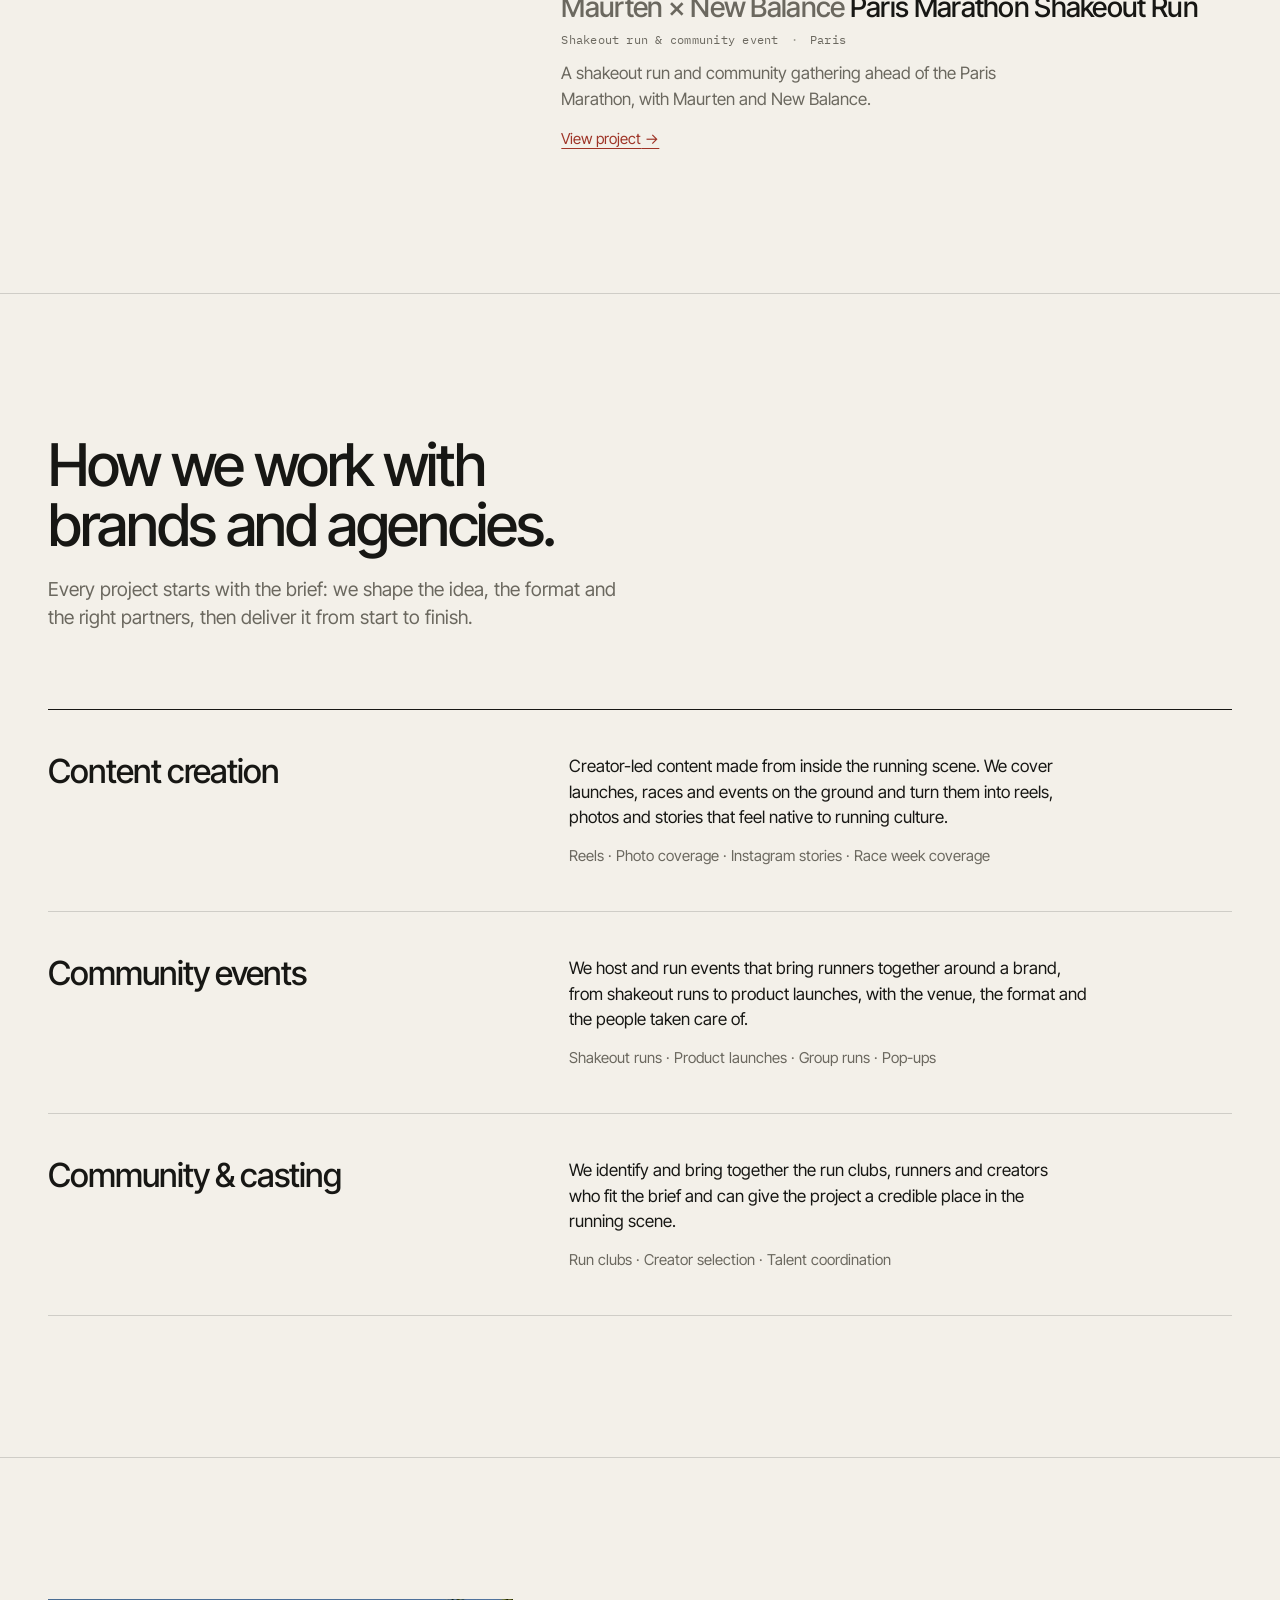
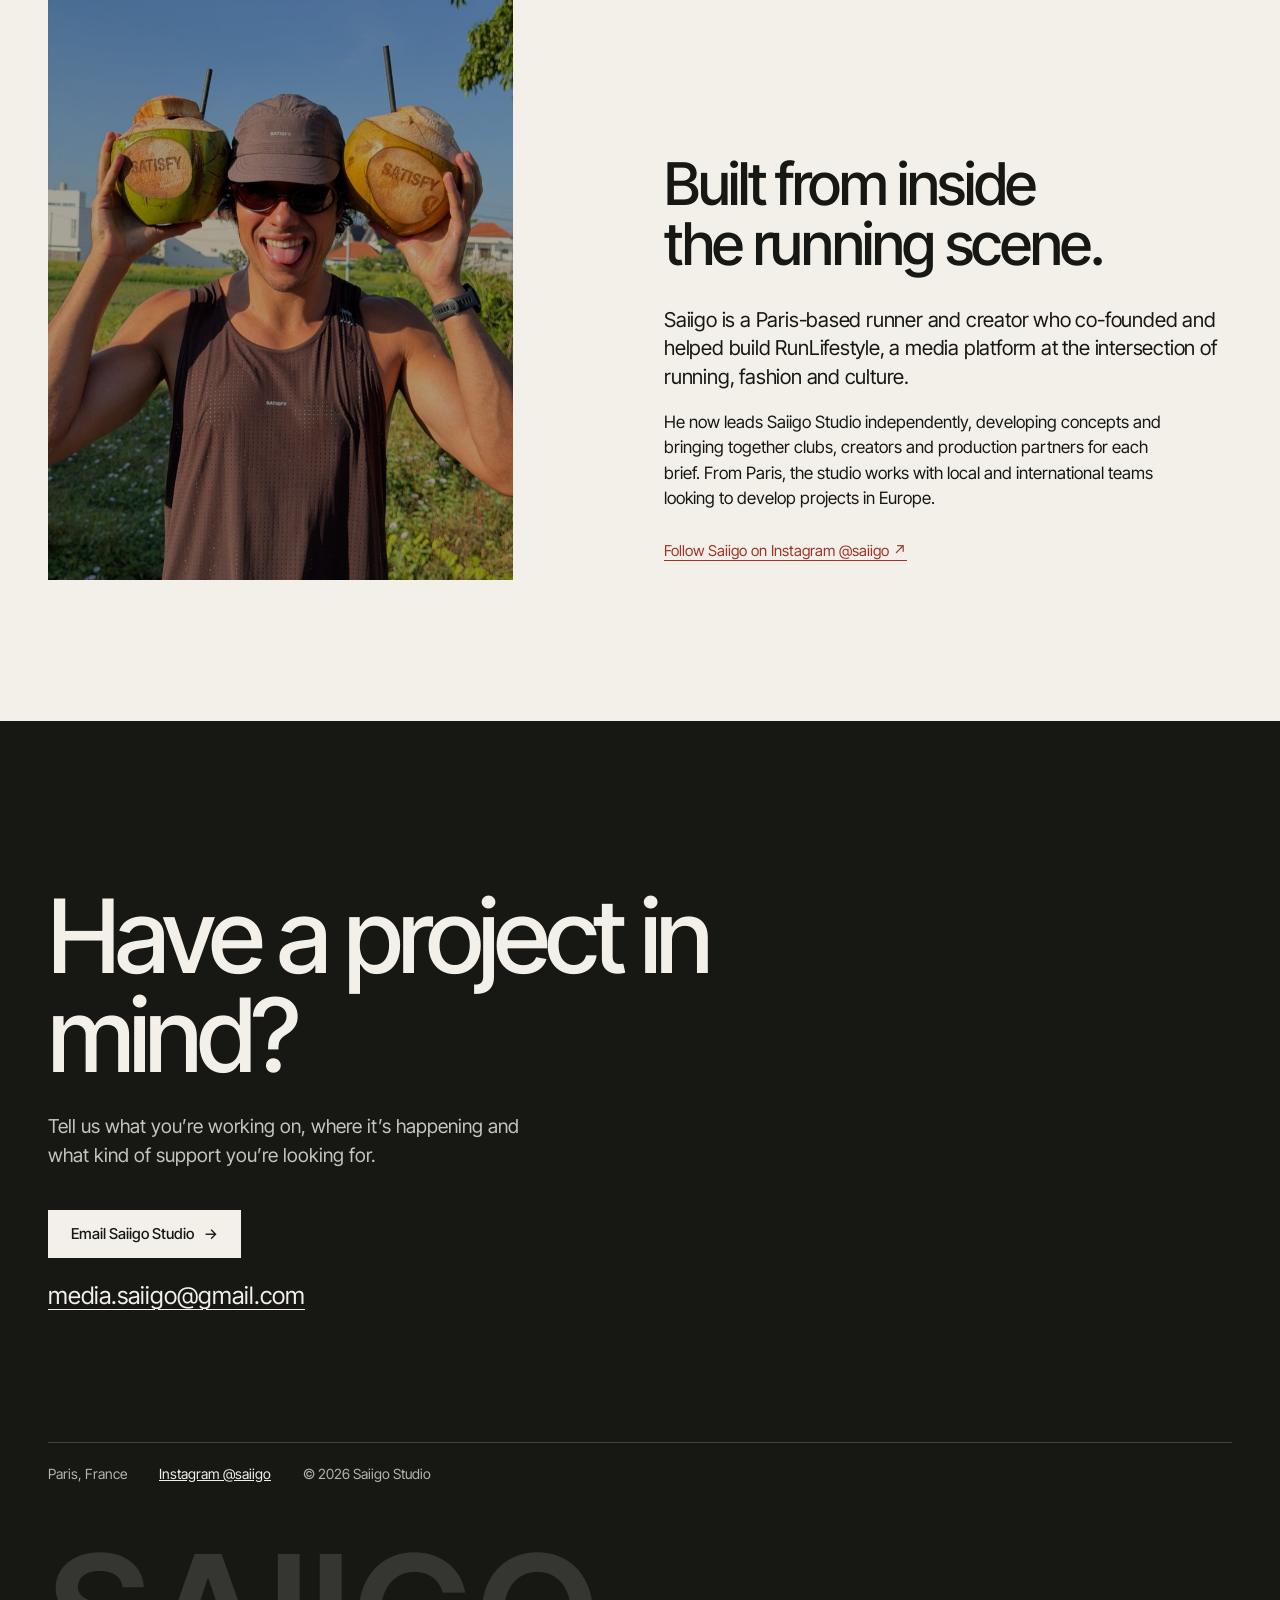
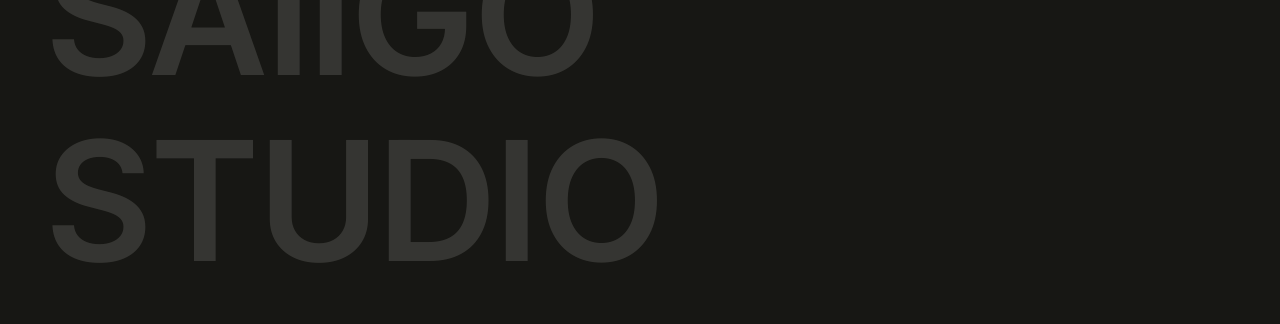
==== commit b5434b52: "Update site 2026-11-22 23:26" ====
--- a/index.html
+++ b/index.html
@@ -7,12 +7,12 @@
   <meta name="description" content="Saiigo Studio is an independent creative studio in Paris rooted in running culture. Concepts, community &amp; casting, experiences and content for brands and agencies.">
   <meta name="theme-color" content="#171714">
   <!-- Al tener dominio, reemplazá las rutas de og:image y og:url por URLs absolutas (https://tudominio.com/...) -->
-  <meta property="og:url" content="https://msaiigo.github.io/saiigo-studio/">
+  <meta property="og:url" content="https://saiigostudio.com/">
   <meta property="og:type" content="website">
   <meta property="og:site_name" content="Saiigo Studio">
   <meta property="og:title" content="Saiigo Studio | Running Culture, Creative Strategy &amp; Production">
   <meta property="og:description" content="An independent creative studio in Paris rooted in running culture. Concepts, community and production for brands and agencies.">
-  <meta property="og:image" content="https://msaiigo.github.io/saiigo-studio/assets/img/og-image.jpg">
+  <meta property="og:image" content="https://saiigostudio.com/assets/img/og-image.jpg">
   <meta property="og:image:width" content="1200">
   <meta property="og:image:height" content="630">
   <meta name="twitter:card" content="summary_large_image">
--- a/assets/css/styles.css
+++ b/assets/css/styles.css
@@ -114,7 +114,7 @@
 .media picture, .media__el { width: 100%; height: 100%; }
 .media__el { object-fit: cover; object-position: var(--pos, 50% 50%); }
 img.media__el { opacity: 0; transition: opacity .5s var(--ease); }
-img.media__el.is-loaded { opacity: 1; }
+img.media__el.is-loaded, .hero__media img.media__el, .case-hero__media img.media__el { opacity: 1; }
 @media (max-width: 767px) { .media__el { object-position: var(--pos-m, var(--pos, 50% 50%)); } }
 
 .media--placeholder {
@@ -169,8 +169,9 @@
 .hero__shade {
   position: absolute; inset: 0; z-index: -1; pointer-events: none;
   background:
-    linear-gradient(to top, rgba(14, 14, 12, .82) 0%, rgba(14, 14, 12, .35) 45%, rgba(14, 14, 12, 0) 70%),
-    linear-gradient(to bottom, rgba(14, 14, 12, .45), rgba(14, 14, 12, 0) 22%);
+    linear-gradient(to top, rgba(14, 14, 12, .86) 0%, rgba(14, 14, 12, .5) 42%, rgba(14, 14, 12, 0) 72%),
+    linear-gradient(to right, rgba(14, 14, 12, .5) 0%, rgba(14, 14, 12, 0) 60%),
+    linear-gradient(to bottom, rgba(14, 14, 12, .5), rgba(14, 14, 12, 0) 22%);
 }
 .hero__content { padding-top: calc(var(--header-h) + 24px); padding-bottom: clamp(32px, 7vh, 72px); }
 .hero__title {
@@ -193,7 +194,7 @@
 .work-grid { display: grid; grid-template-columns: repeat(12, 1fr); column-gap: var(--gutter); row-gap: 64px; }
 .work-card--a { grid-column: 1 / span 7; }
 .work-card--b { grid-column: 9 / span 4; margin-top: clamp(80px, 14vw, 220px); }
-.work-card:nth-child(n+3).work-card--a { grid-column: 2 / span 6; }
+.work-card:nth-child(n+3).work-card--a { grid-column: 6 / span 7; }
 .work-card__link { display: block; text-decoration: none; }
 .work-card__frame { position: relative; overflow: hidden; margin-bottom: 18px; }
 .work-card--a .media { aspect-ratio: 4 / 5; }
@@ -250,7 +251,7 @@
 .case-hero__content { padding-top: calc(var(--header-h) + 24px); padding-bottom: clamp(28px, 6vh, 64px); }
 .case-hero .meta { color: var(--bone-dim); margin-top: 18px; }
 .case-hero__title { font-size: clamp(40px, 7vw, 104px); line-height: .98; letter-spacing: -.045em; font-weight: 500; max-width: 14ch; }
-.case-hero__title span { display: block; color: rgba(243, 240, 233, .66); }
+.case-hero__title span { display: block; color: rgba(243, 240, 233, .8); }
 .case-back { padding-top: 24px; }
 .case-back a { font-size: 15px; }
 
@@ -264,7 +265,7 @@
 .facts dt, .credits dt { color: var(--stone); text-transform: uppercase; letter-spacing: .06em; }
 .facts dd { font-size: 16px; }
 .case-intro__text { grid-column: 5 / span 8; }
-.lead { font-size: clamp(22px, 2.4vw, 34px); line-height: 1.25; letter-spacing: -.02em; max-width: 30ch; }
+.lead { font-size: clamp(22px, 2.4vw, 34px); line-height: 1.3; letter-spacing: -.02em; max-width: 30ch; }
 .case-highlight {
   margin-bottom: clamp(32px, 4vw, 56px); padding-bottom: clamp(24px, 3vw, 40px); border-bottom: 1px solid var(--line);
   font-size: clamp(18px, 1.6vw, 22px); line-height: 1.4; color: var(--stone); max-width: 36ch;
@@ -322,8 +323,8 @@
 }
 @media (max-width: 767px) {
   .hero { display: grid; grid-template-rows: min(66svh, 600px) auto; align-items: stretch; min-height: 0; background: var(--bone); color: var(--ink); }
-  .hero__media, .hero__shade { grid-row: 1; grid-column: 1; position: relative; inset: auto; }
-  .hero__shade { background: linear-gradient(to top, rgba(14, 14, 12, .78) 0%, rgba(14, 14, 12, .2) 50%, rgba(14, 14, 12, 0) 70%),
+  .hero > .hero__media, .hero > .hero__shade { grid-row: 1; grid-column: 1; position: relative; inset: auto; }
+  .hero > .hero__shade { background: linear-gradient(to top, rgba(14, 14, 12, .8) 0%, rgba(14, 14, 12, .2) 50%, rgba(14, 14, 12, 0) 70%),
     linear-gradient(to bottom, rgba(14, 14, 12, .45), rgba(14, 14, 12, 0) 24%); }
   .hero__content { display: contents; }
   .hero__head { grid-row: 1; grid-column: 1; align-self: end; padding: 0 var(--gutter) 22px; color: var(--bone); }
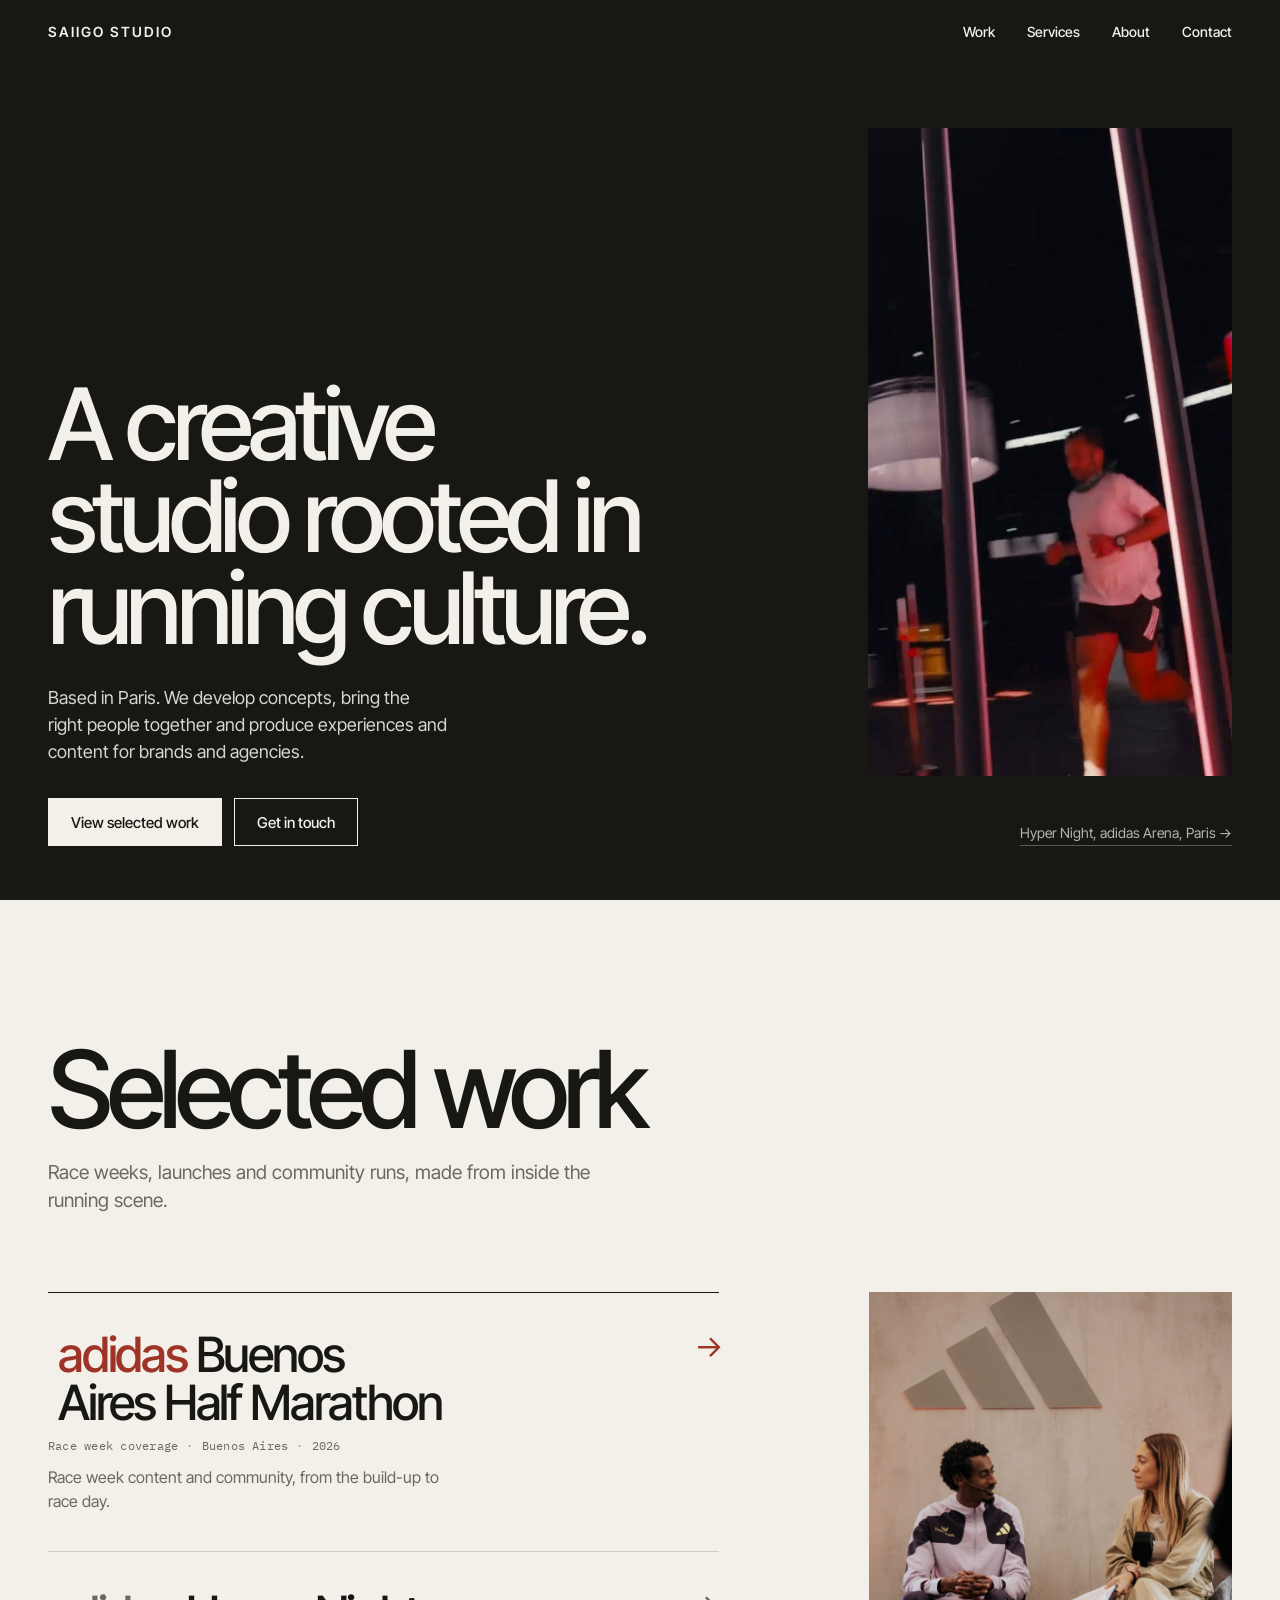
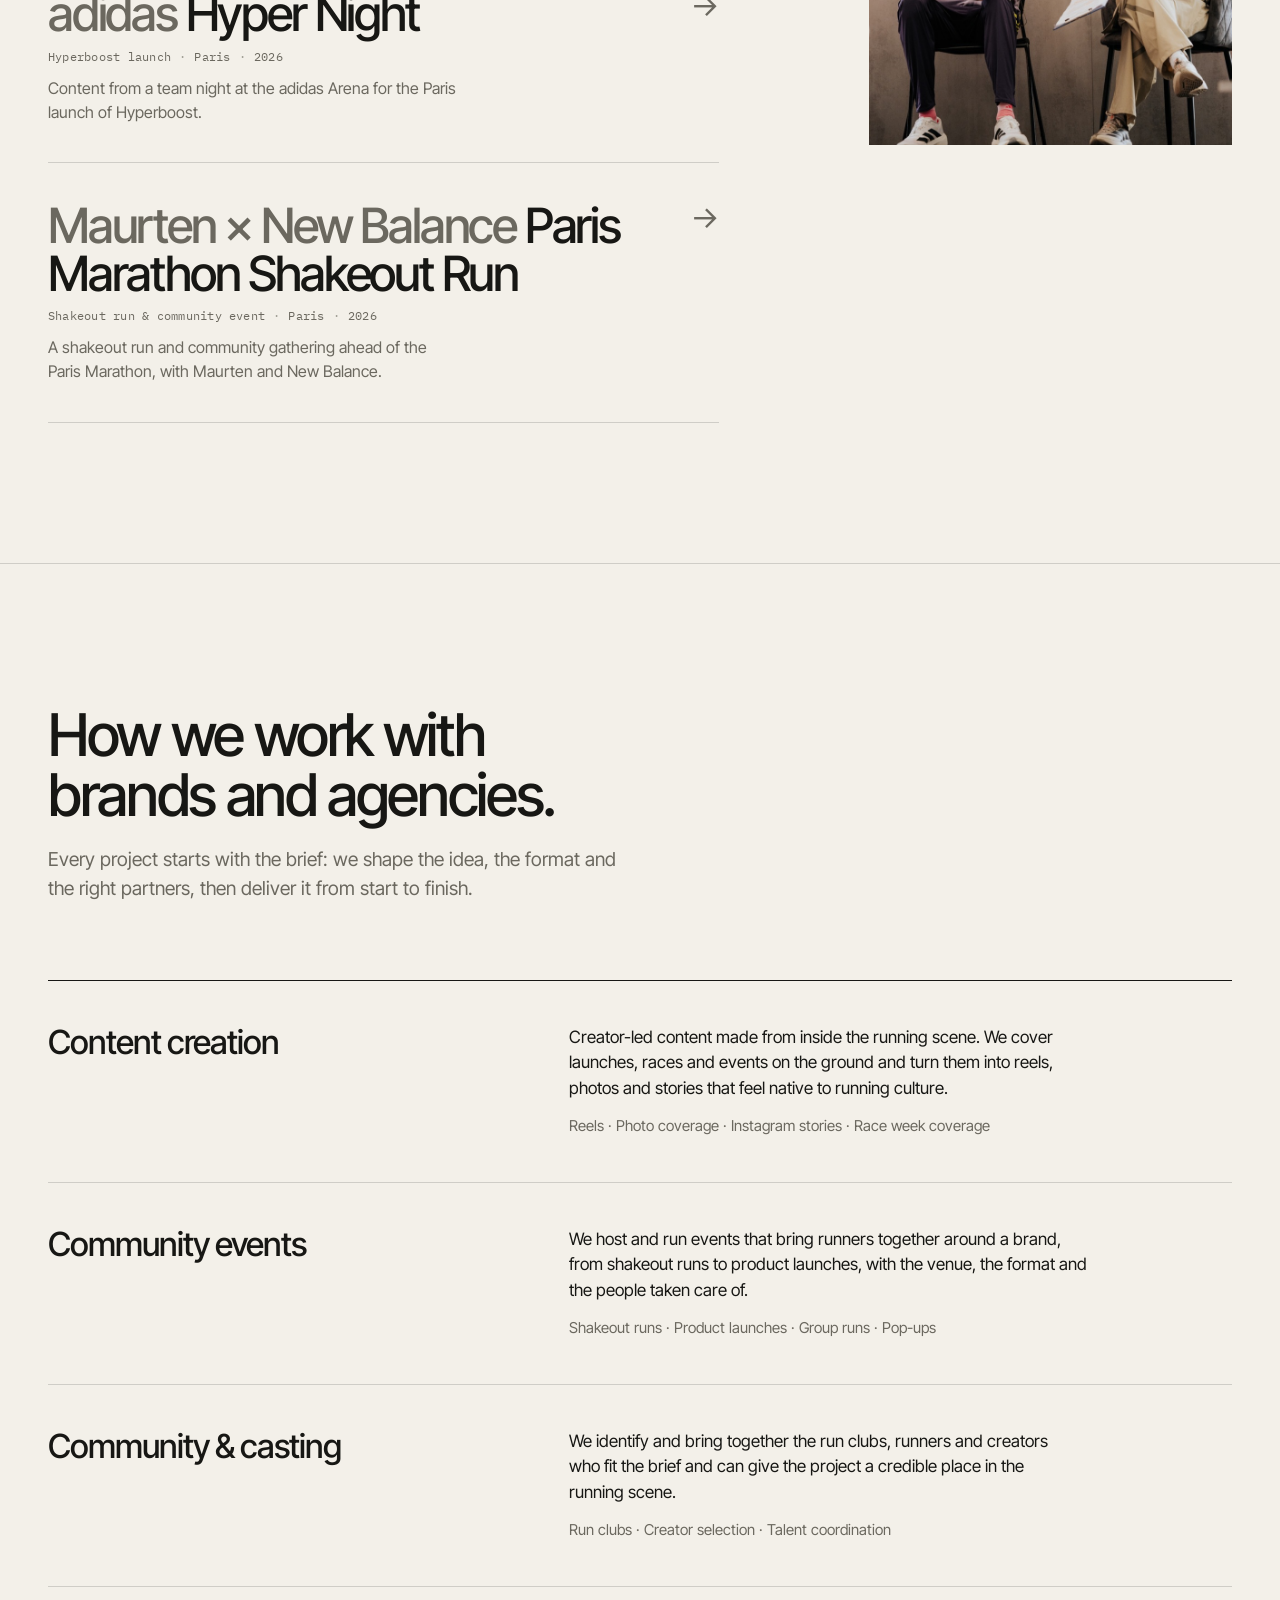
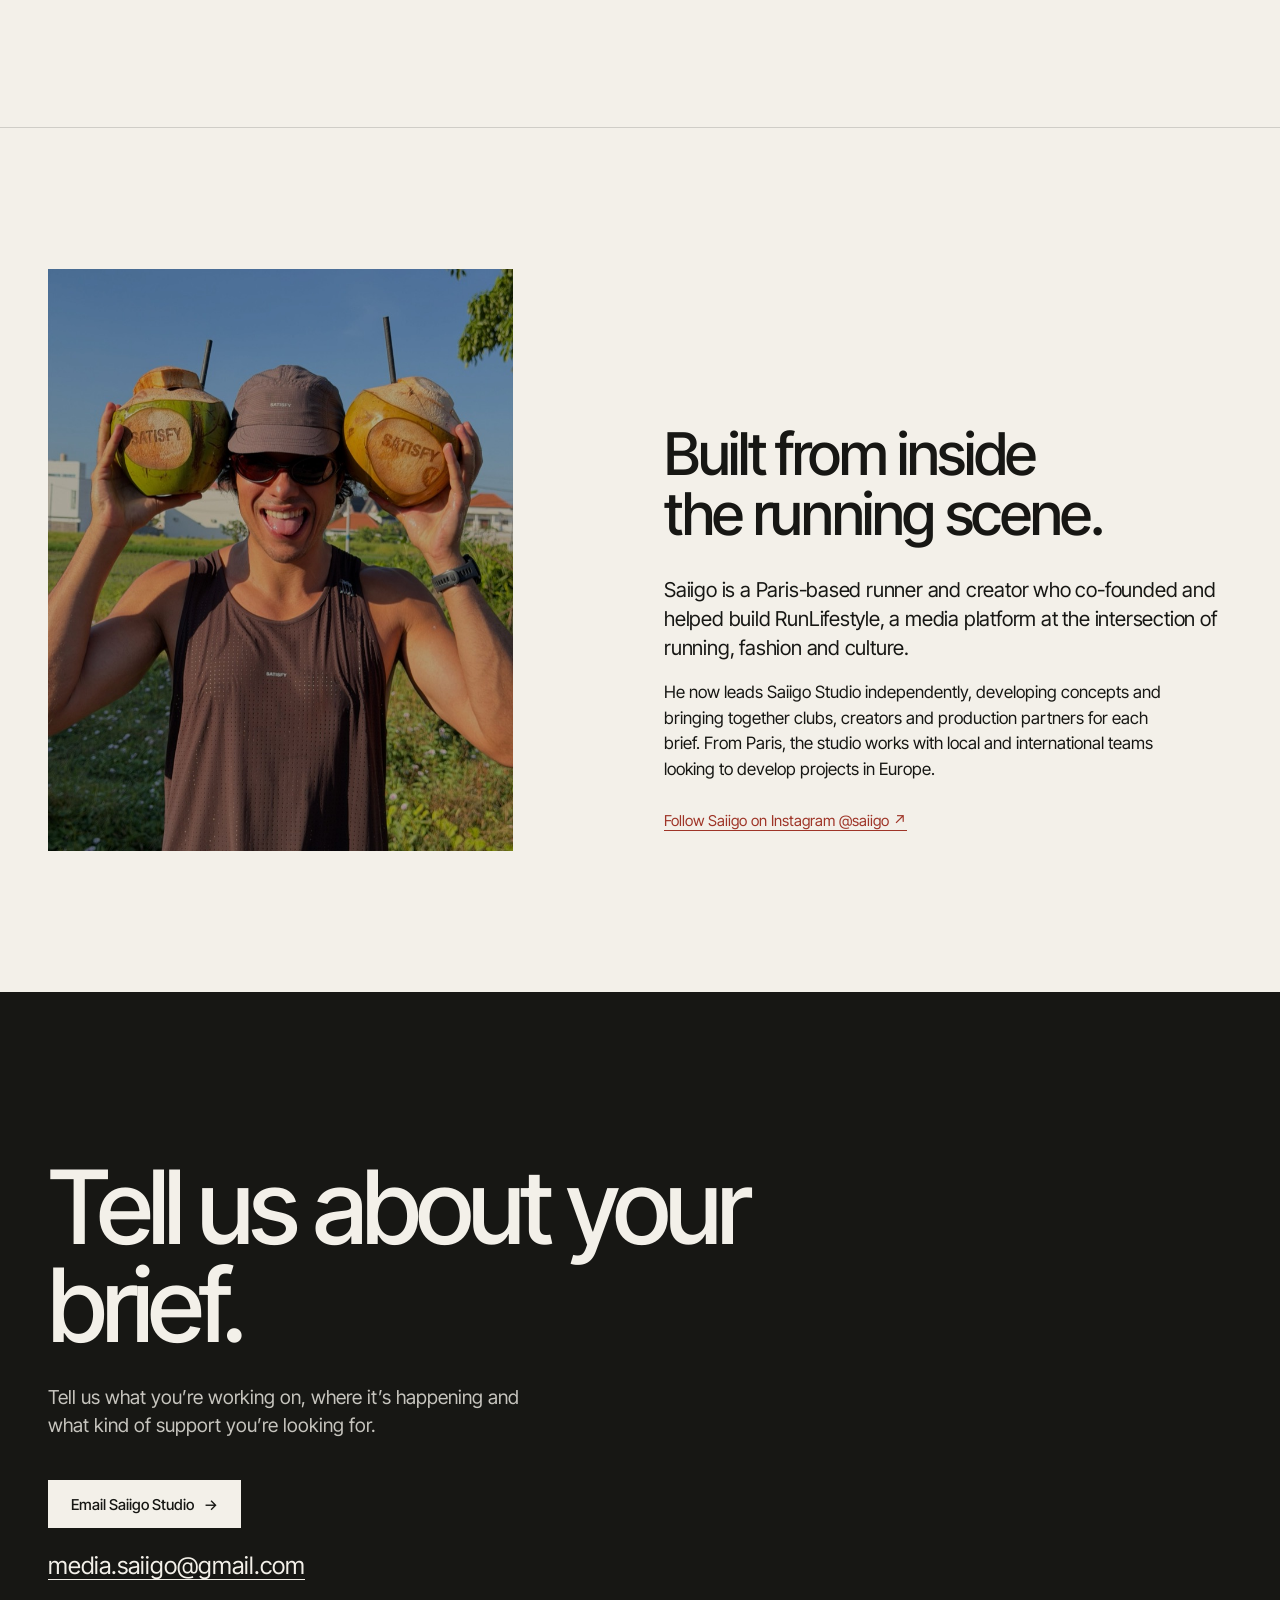
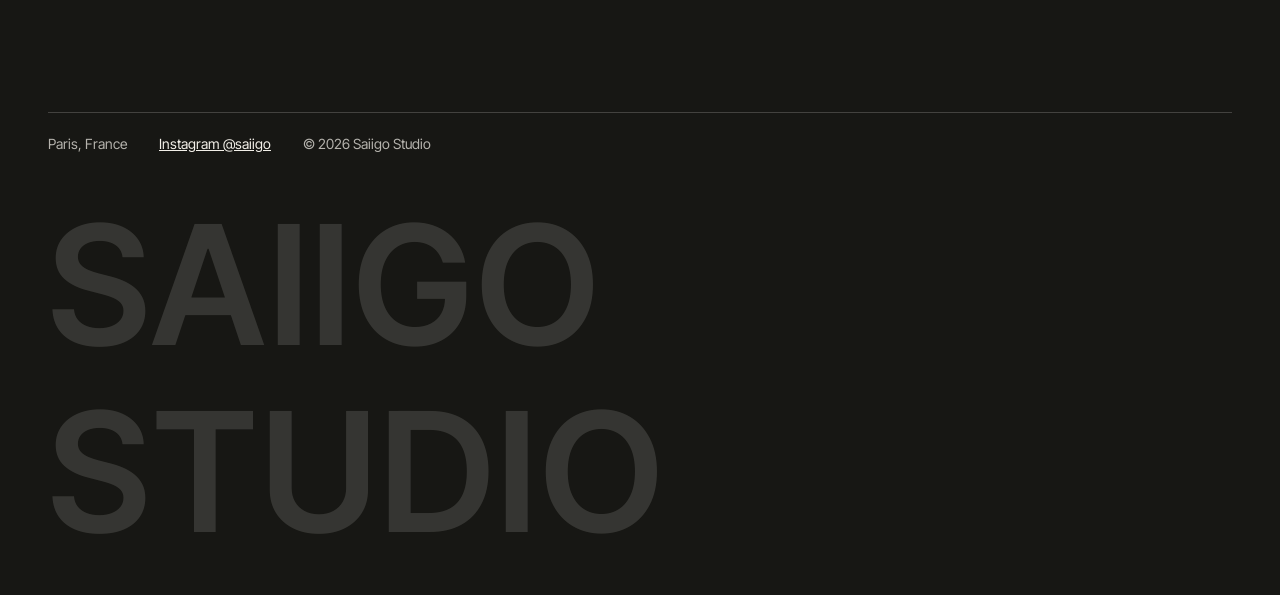
==== commit 39e923bc: "Update site 2026-11-23 14:24" ====
--- a/index.html
+++ b/index.html
@@ -2,11 +2,12 @@
 <html lang="en">
 <head>
   <meta charset="utf-8">
+  <script>document.documentElement.className += " js";</script>
   <meta name="viewport" content="width=device-width, initial-scale=1, viewport-fit=cover">
   <title>Saiigo Studio | Running Culture, Creative Strategy &amp; Production</title>
   <meta name="description" content="Saiigo Studio is an independent creative studio in Paris rooted in running culture. Concepts, community &amp; casting, experiences and content for brands and agencies.">
   <meta name="theme-color" content="#171714">
-  <!-- Al tener dominio, reemplazá las rutas de og:image y og:url por URLs absolutas (https://tudominio.com/...) -->
+  <link rel="canonical" href="https://saiigostudio.com/">
   <meta property="og:url" content="https://saiigostudio.com/">
   <meta property="og:type" content="website">
   <meta property="og:site_name" content="Saiigo Studio">
@@ -16,6 +17,35 @@
   <meta property="og:image:width" content="1200">
   <meta property="og:image:height" content="630">
   <meta name="twitter:card" content="summary_large_image">
+  <script type="application/ld+json">
+{
+    "@context": "https://schema.org",
+    "@type": "Organization",
+    "name": "Saiigo Studio",
+    "url": "https://saiigostudio.com/",
+    "logo": "https://saiigostudio.com/assets/img/logo.png",
+    "image": "https://saiigostudio.com/assets/img/og-image.jpg",
+    "description": "Independent creative studio in Paris rooted in running culture: content creation, community events, community & casting for brands and agencies.",
+    "email": "media.saiigo@gmail.com",
+    "sameAs": [
+      "https://www.instagram.com/saiigo/"
+    ],
+    "address": {
+      "@type": "PostalAddress",
+      "addressLocality": "Paris",
+      "addressCountry": "FR"
+    },
+    "location": {
+      "@type": "Place",
+      "name": "Paris, France",
+      "address": {
+        "@type": "PostalAddress",
+        "addressLocality": "Paris",
+        "addressCountry": "FR"
+      }
+    }
+  }
+  </script>
   <link rel="icon" href="assets/img/favicon.svg" type="image/svg+xml">
   <link rel="preconnect" href="https://fonts.googleapis.com">
   <link rel="preconnect" href="https://fonts.gstatic.com" crossorigin>
@@ -24,10 +54,8 @@
 </head>
 <body data-page="home" id="top">
   <a class="skip-link" href="#main">Skip to content</a>
-  <header class="site-header" id="site-header"></header>
-  <main id="main" tabindex="-1">
-    <noscript><div class="wrap section"><h1 class="section__title">Saiigo Studio</h1><p>A creative studio rooted in running culture. Based in Paris. Contact: <a href="mailto:media.saiigo@gmail.com">media.saiigo@gmail.com</a></p></div></noscript>
-  </main>
+  <header class="site-header" id="site-header" data-prerendered><div class="header__inner"><a class="header__logo" href="#top" aria-label="Saiigo Studio, home"><span class="wordmark">SAIIGO STUDIO</span></a><nav class="header__nav" aria-label="Main"><ul><li><a href="#work">Work</a></li><li><a href="#services">Services</a></li><li><a href="#about">About</a></li><li><a href="#contact">Contact</a></li></ul></nav><button class="menu-btn" type="button" aria-expanded="false" aria-controls="mobile-menu"><span class="menu-btn__label">Menu</span><span class="menu-btn__icon" aria-hidden="true"></span></button></div><div class="mobile-menu" id="mobile-menu" hidden><nav aria-label="Main mobile"><ul><li><a href="#work">Work</a></li><li><a href="#services">Services</a></li><li><a href="#about">About</a></li><li><a href="#contact">Contact</a></li></ul></nav><div class="mobile-menu__foot"><a href="mailto:media.saiigo@gmail.com?subject=Project%20enquiry%20%E2%80%94%20Saiigo%20Studio">media.saiigo@gmail.com</a><a href="https://www.instagram.com/saiigo/" target="_blank" rel="noopener">Instagram @saiigo</a></div></div></header>
+  <main id="main" tabindex="-1" data-prerendered><section class="hero hero--reel" aria-labelledby="hero-title"><div class="media hero__media"><video class="media__el hero__video" src="images/hyperboost-reel.mp4" muted loop playsinline preload="auto" autoplay poster="images/hyperboost-reel-poster-1600.jpg" aria-hidden="true"></video></div><div class="hero__shade" aria-hidden="true"></div><div class="hero__content wrap"><div class="hero__head"><h1 class="hero__title" id="hero-title">A creative studio rooted in running culture.</h1></div><div class="hero__body"><p class="hero__text">Based in Paris. We develop concepts, bring the right people together and produce experiences and content for brands and agencies.</p><div class="hero__actions"><a class="btn btn--light" href="#work">View selected work</a><a class="btn btn--ghost" href="#contact">Get in touch</a></div></div></div><a class="hero__caption" href="adidas-hyperboost-hyper-night-paris.html">Hyper Night, adidas Arena, Paris<span aria-hidden="true"> →</span></a><span class="hero__sentinel" data-header-sentinel aria-hidden="true"></span></section><section class="section work" id="work" aria-labelledby="work-title"><div class="wrap"><header class="section__head"><h2 class="section__title" id="work-title">Selected work</h2><p class="section__intro">Race weeks, launches and community runs, made from inside the running scene.</p></header><div class="index"><ol class="index__list"><li class="index__row" data-index="0" data-active><a class="index__link" href="adidas-buenos-aires-half-marathon.html"><span class="index__thumb"><div class="media" style="--pos:50% 40%;--pos-m:50% 40%"><picture><img class="media__el" src="images/adidas-ba-talk-1600.jpg" srcset="images/adidas-ba-talk-800.jpg 800w, images/adidas-ba-talk-1600.jpg 1333w" sizes="100vw" alt="Yomif Kejelcha in conversation on stage in front of an adidas wall" loading="lazy" decoding="async"></picture></div></span><span class="index__title"><span class="index__client">adidas</span> Buenos Aires Half Marathon</span><span class="index__meta mono">Race week coverage<span class="sep" aria-hidden="true">·</span>Buenos Aires<span class="sep" aria-hidden="true">·</span>2026</span><span class="index__summary">Race week content and community, from the build-up to race day.</span><span class="index__arrow" aria-hidden="true">→</span></a></li><li class="index__row" data-index="1"><a class="index__link" href="adidas-hyperboost-hyper-night-paris.html"><span class="index__thumb"><div class="media" style="--pos:50% 92%;--pos-m:50% 60%"><picture><img class="media__el" src="images/hyperboost-winners-1600.jpg" srcset="images/hyperboost-winners-800.jpg 724w" sizes="100vw" alt="The winning team lifts the Hyper Night prize board under a Hyperboost screen at the adidas Arena" loading="lazy" decoding="async"></picture></div></span><span class="index__title"><span class="index__client">adidas</span> Hyper Night</span><span class="index__meta mono">Hyperboost launch<span class="sep" aria-hidden="true">·</span>Paris<span class="sep" aria-hidden="true">·</span>2026</span><span class="index__summary">Content from a team night at the adidas Arena for the Paris launch of Hyperboost.</span><span class="index__arrow" aria-hidden="true">→</span></a></li><li class="index__row" data-index="2"><a class="index__link" href="paris-marathon-runners-event.html"><span class="index__thumb"><div class="media" style="--pos:50% 45%;--pos-m:45% 50%"><picture><img class="media__el" src="images/paris-marathon-crew-1600.jpg" srcset="images/paris-marathon-crew-800.jpg 800w, images/paris-marathon-crew-1600.jpg 1600w, images/paris-marathon-crew-2400.jpg 2000w" sizes="100vw" alt="Runners tying on matching bandanas inside the hotel before the shakeout run" loading="lazy" decoding="async"></picture></div></span><span class="index__title"><span class="index__client">Maurten × New Balance</span> Paris Marathon Shakeout Run</span><span class="index__meta mono">Shakeout run &amp; community event<span class="sep" aria-hidden="true">·</span>Paris<span class="sep" aria-hidden="true">·</span>2026</span><span class="index__summary">A shakeout run and community gathering ahead of the Paris Marathon, with Maurten and New Balance.</span><span class="index__arrow" aria-hidden="true">→</span></a></li></ol><div class="index__preview" aria-hidden="true"><div class="index__frame is-active" data-index="0"><div class="media" style="--pos:50% 40%;--pos-m:50% 40%"><picture><img class="media__el" src="images/adidas-ba-talk-1600.jpg" srcset="images/adidas-ba-talk-800.jpg 800w, images/adidas-ba-talk-1600.jpg 1333w" sizes="(min-width: 900px) 36vw, 1px" alt="Yomif Kejelcha in conversation on stage in front of an adidas wall" loading="lazy" decoding="async"></picture></div></div><div class="index__frame" data-index="1"><div class="media" style="--pos:50% 92%;--pos-m:50% 60%"><picture><img class="media__el" src="images/hyperboost-winners-1600.jpg" srcset="images/hyperboost-winners-800.jpg 724w" sizes="(min-width: 900px) 36vw, 1px" alt="The winning team lifts the Hyper Night prize board under a Hyperboost screen at the adidas Arena" loading="lazy" decoding="async"></picture></div></div><div class="index__frame" data-index="2"><div class="media" style="--pos:50% 45%;--pos-m:45% 50%"><picture><img class="media__el" src="images/paris-marathon-crew-1600.jpg" srcset="images/paris-marathon-crew-800.jpg 800w, images/paris-marathon-crew-1600.jpg 1600w, images/paris-marathon-crew-2400.jpg 2000w" sizes="(min-width: 900px) 36vw, 1px" alt="Runners tying on matching bandanas inside the hotel before the shakeout run" loading="lazy" decoding="async"></picture></div></div></div></div></div></section><section class="section services" id="services" aria-labelledby="services-title"><div class="wrap"><header class="section__head"><h2 class="section__title" id="services-title">How we work with brands and agencies.</h2><p class="section__intro">Every project starts with the brief: we shape the idea, the format and the right partners, then deliver it from start to finish.</p></header><ul class="service-list"><li class="service"><h3 class="service__title">Content creation</h3><div class="service__body"><p>Creator-led content made from inside the running scene. We cover launches, races and events on the ground and turn them into reels, photos and stories that feel native to running culture.</p><p class="service__examples"><span class="visually-hidden">Examples: </span>Reels<span class="sep" aria-hidden="true"> · </span>Photo coverage<span class="sep" aria-hidden="true"> · </span>Instagram stories<span class="sep" aria-hidden="true"> · </span>Race week coverage</p></div></li><li class="service"><h3 class="service__title">Community events</h3><div class="service__body"><p>We host and run events that bring runners together around a brand, from shakeout runs to product launches, with the venue, the format and the people taken care of.</p><p class="service__examples"><span class="visually-hidden">Examples: </span>Shakeout runs<span class="sep" aria-hidden="true"> · </span>Product launches<span class="sep" aria-hidden="true"> · </span>Group runs<span class="sep" aria-hidden="true"> · </span>Pop-ups</p></div></li><li class="service"><h3 class="service__title">Community &amp; casting</h3><div class="service__body"><p>We identify and bring together the run clubs, runners and creators who fit the brief and can give the project a credible place in the running scene.</p><p class="service__examples"><span class="visually-hidden">Examples: </span>Run clubs<span class="sep" aria-hidden="true"> · </span>Creator selection<span class="sep" aria-hidden="true"> · </span>Talent coordination</p></div></li></ul></div></section><section class="section about" id="about" aria-labelledby="about-title"><div class="wrap about__grid"><div class="about__media"><div class="media" style="--pos:50% 35%;--pos-m:50% 35%"><picture><img class="media__el" src="images/about-saiigo-1600.jpg" srcset="images/about-saiigo-800.jpg 800w, images/about-saiigo-1600.jpg 1500w" sizes="(min-width: 900px) 42vw, 100vw" alt="Saiigo in running kit, holding up two coconuts and laughing" loading="lazy" decoding="async"></picture></div></div><div class="about__text"><h2 class="section__title" id="about-title">Built from inside the running scene.</h2><p class="about__lead">Saiigo is a Paris-based runner and creator who co-founded and helped build RunLifestyle, a media platform at the intersection of running, fashion and culture.</p><p>He now leads Saiigo Studio independently, developing concepts and bringing together clubs, creators and production partners for each brief. From Paris, the studio works with local and international teams looking to develop projects in Europe.</p><p class="about__ig"><a class="text-link" href="https://www.instagram.com/saiigo/" target="_blank" rel="noopener">Follow Saiigo on Instagram @saiigo<span aria-hidden="true"> ↗</span></a></p></div></div></section><section class="contact" id="contact" aria-labelledby="contact-title"><div class="wrap"><h2 class="contact__title" id="contact-title">Tell us about your brief.</h2><p class="contact__text">Tell us what you’re working on, where it’s happening and what kind of support you’re looking for.</p><a class="btn btn--light" href="mailto:media.saiigo@gmail.com?subject=Project%20enquiry%20%E2%80%94%20Saiigo%20Studio">Email Saiigo Studio<span aria-hidden="true">→</span></a><p class="contact__email"><a href="mailto:media.saiigo@gmail.com?subject=Project%20enquiry%20%E2%80%94%20Saiigo%20Studio">media.saiigo@gmail.com</a></p><div class="contact__foot"><span>Paris, France</span><a href="https://www.instagram.com/saiigo/" target="_blank" rel="noopener">Instagram @saiigo</a><span>© 2026 Saiigo Studio</span></div><div class="contact__mark" aria-hidden="true"><span class="wordmark wordmark--stacked"><span>SAIIGO</span><span>STUDIO</span></span></div></div></section></main>
   <script src="assets/js/content.js"></script>
   <script src="assets/js/image-sizes.js"></script>
   <script src="assets/js/site.js"></script>
--- a/assets/css/styles.css
+++ b/assets/css/styles.css
@@ -113,7 +113,8 @@
 .media { position: relative; overflow: hidden; background: #2a2925; }
 .media picture, .media__el { width: 100%; height: 100%; }
 .media__el { object-fit: cover; object-position: var(--pos, 50% 50%); }
-img.media__el { opacity: 0; transition: opacity .5s var(--ease); }
+img.media__el { transition: opacity .5s var(--ease); }
+.js img.media__el { opacity: 0; } /* sin JavaScript las fotos se ven igual */
 img.media__el.is-loaded, .hero__media img.media__el, .case-hero__media img.media__el { opacity: 1; }
 @media (max-width: 767px) { .media__el { object-position: var(--pos-m, var(--pos, 50% 50%)); } }
 
@@ -357,3 +358,92 @@
 @media (max-width: 899px) { .gallery__item--reel { grid-column: auto; max-width: 420px; width: 100%; justify-self: center; } }
 
 .section__intro { margin-top: 20px; max-width: 52ch; font-size: clamp(17px, 1.5vw, 20px); color: var(--stone); }
+
+/* =========================================================================
+   Rediseño: portada con reel + índice editorial
+   ========================================================================= */
+
+/* ---------- portada con reel ---------- */
+.hero__caption {
+  display: inline-block; font-size: 14px; color: var(--bone-dim); text-decoration: none;
+  border-bottom: 1px solid rgba(243, 240, 233, .3); padding-bottom: 2px;
+}
+a.hero__caption:hover { color: var(--bone); border-color: var(--bone); }
+
+@media (min-width: 768px) {
+  .hero--reel {
+    display: grid; grid-template-columns: repeat(12, 1fr); grid-template-rows: 1fr auto;
+    column-gap: var(--gutter); align-items: end;
+    max-width: none; padding: calc(var(--header-h) + 32px) var(--gutter) clamp(32px, 6vh, 64px);
+    background: var(--ink);
+  }
+  .hero--reel > .hero__shade { display: none; }
+  .hero--reel > .hero__media {
+    position: relative; inset: auto; z-index: auto;
+    grid-column: 9 / span 4; grid-row: 1; justify-self: end; align-self: center;
+    height: min(72svh, 780px); width: auto; aspect-ratio: 9 / 16;
+  }
+  .hero--reel .hero__content { grid-column: 1 / span 8; grid-row: 1 / span 2; padding: 0; max-width: none; margin: 0; }
+  .hero--reel .hero__title { font-size: clamp(56px, 7.8vw, 140px); line-height: .92; letter-spacing: -.055em; max-width: 10ch; }
+  .hero--reel .hero__text { max-width: 40ch; margin-top: 32px; }
+  .hero--reel .hero__caption { grid-column: 9 / span 4; grid-row: 2; justify-self: end; margin-top: 14px; }
+}
+@media (max-width: 767px) {
+  .hero--reel .hero__caption {
+    grid-row: 1; grid-column: 1; align-self: start; justify-self: end; z-index: 1;
+    margin: calc(var(--header-h) + 8px) var(--gutter) 0 0; font-size: 12px;
+  }
+}
+
+/* ---------- Selected work como índice ---------- */
+.work .section__title { font-size: clamp(48px, 8.4vw, 148px); line-height: .9; letter-spacing: -.055em; }
+.index { display: grid; grid-template-columns: repeat(12, 1fr); column-gap: var(--gutter); align-items: start; }
+.index__list { grid-column: 1 / span 7; border-top: 1px solid var(--ink); }
+.index__row { border-bottom: 1px solid var(--line); position: relative; }
+.index__link {
+  display: grid; grid-template-columns: 1fr auto; column-gap: 24px; row-gap: 10px;
+  padding: clamp(24px, 3vw, 40px) 0; text-decoration: none;
+}
+.index__thumb { display: none; }
+.index__title {
+  grid-column: 1; font-size: clamp(30px, 3.8vw, 64px); line-height: .98; letter-spacing: -.045em; font-weight: 500;
+  text-wrap: balance; transition: color .25s var(--ease), transform .35s var(--ease);
+}
+.index__client { color: var(--stone); transition: color .25s var(--ease); }
+.index__meta { grid-column: 1; color: var(--stone); }
+.index__summary { grid-column: 1; color: var(--stone); max-width: 46ch; font-size: 16px; }
+.index__arrow {
+  grid-column: 2; grid-row: 1; align-self: start; font-size: clamp(24px, 2.4vw, 36px); line-height: 1;
+  color: var(--stone); transition: color .25s var(--ease), transform .35s var(--ease);
+}
+.index__row[data-active] .index__title, .index__link:hover .index__title { color: var(--ink); transform: translateX(10px); }
+.index__row[data-active] .index__arrow, .index__link:hover .index__arrow { color: var(--oxide); transform: translateX(4px); }
+.index__link:hover .index__client, .index__row[data-active] .index__client { color: var(--oxide); }
+.index .draft-tag { position: static; justify-self: start; grid-column: 1; }
+
+.index__preview {
+  grid-column: 9 / span 4; position: sticky; top: calc(var(--header-h) + 32px);
+  aspect-ratio: 4 / 5; overflow: hidden; background: #2a2925;
+}
+.index__frame { position: absolute; inset: 0; opacity: 0; transition: opacity .45s var(--ease); }
+.index__frame.is-active { opacity: 1; }
+.index__frame .media { width: 100%; height: 100%; }
+
+@media (max-width: 899px) {
+  .index__list { grid-column: 1 / -1; }
+  .index__preview { display: none; }
+  .index__thumb { display: block; grid-column: 1 / -1; margin-bottom: 14px; }
+  .index__thumb .media { aspect-ratio: 4 / 3; }
+  .index__row[data-active] .index__title, .index__link:hover .index__title { transform: none; }
+  .index__row[data-active] .index__client { color: var(--stone); }
+  .index__row[data-active] .index__arrow { color: var(--stone); transform: none; }
+  .index__arrow { grid-row: 2; }
+}
+
+/* ---------- contacto ---------- */
+.contact__title { max-width: 12ch; }
+
+@media (prefers-reduced-motion: reduce) {
+  .index__title, .index__arrow { transition: none; }
+}
+.index__meta .sep { margin: 0 8px; opacity: .6; }
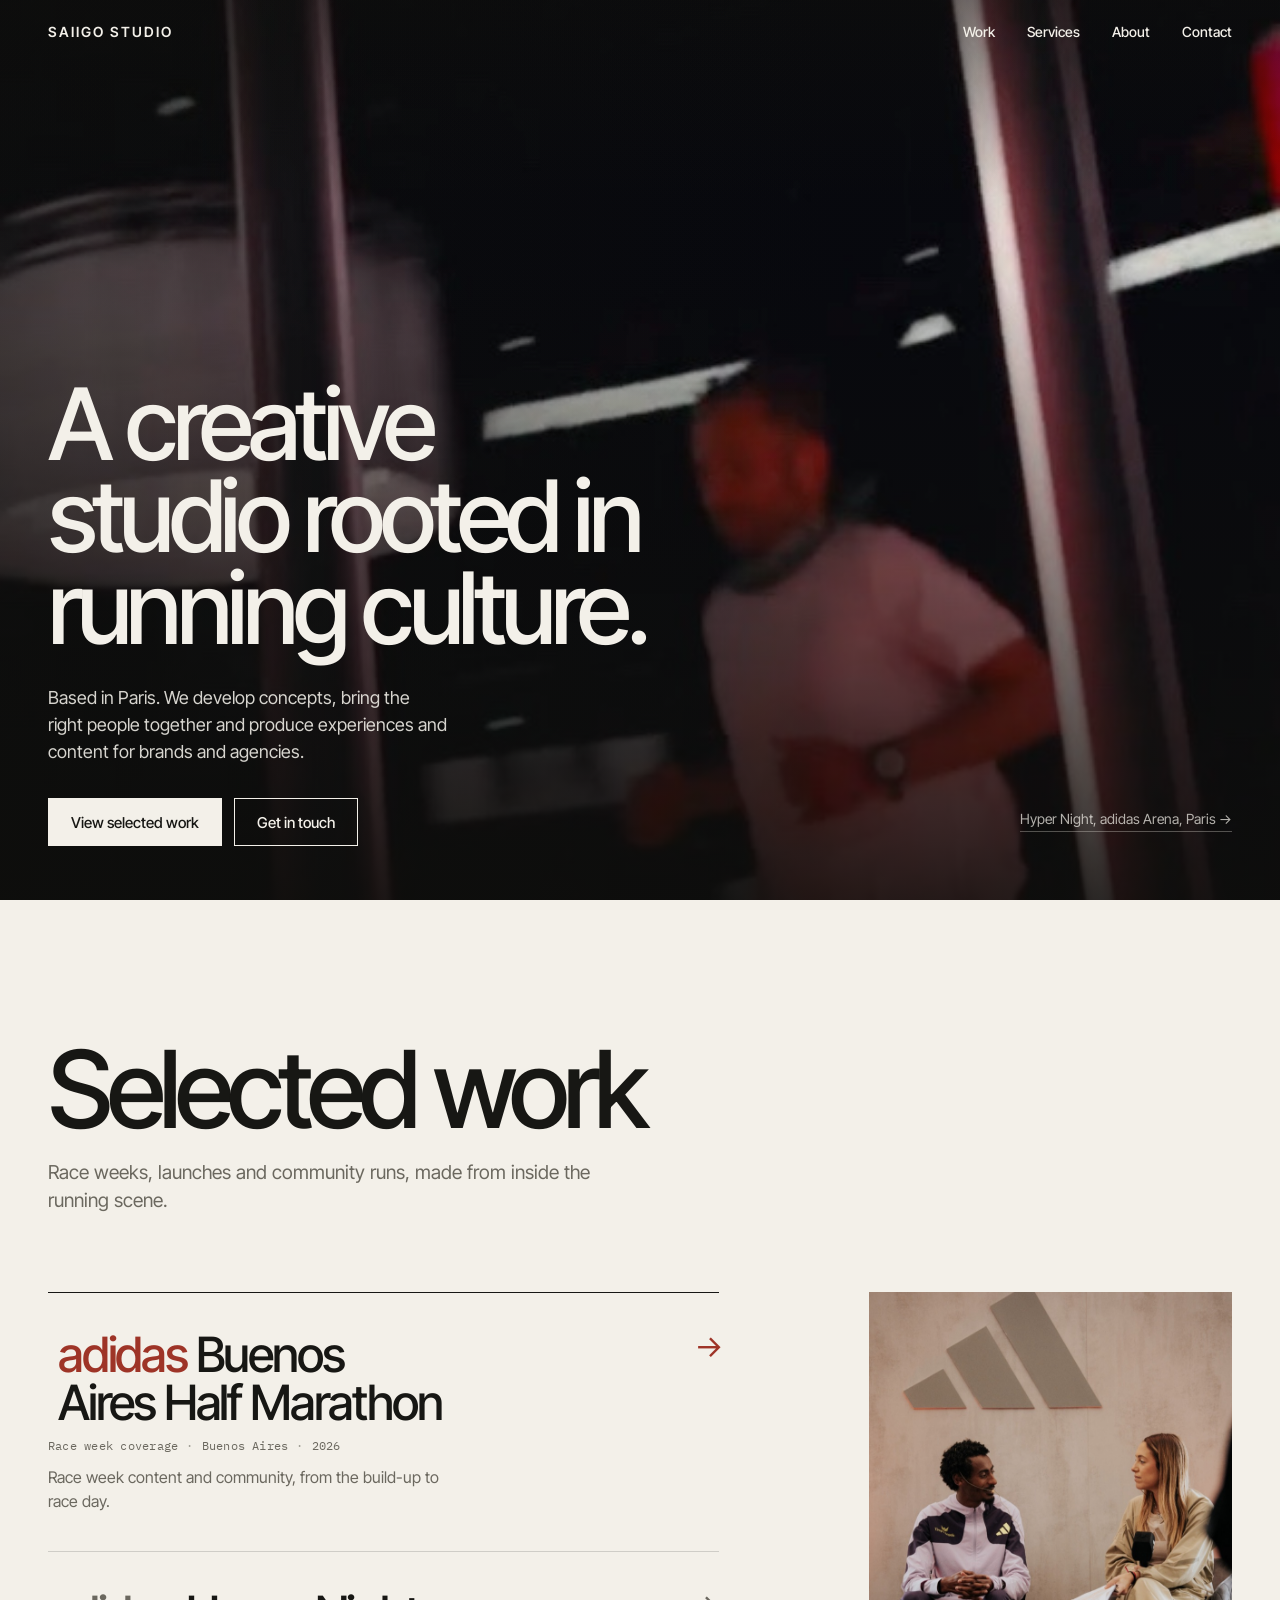
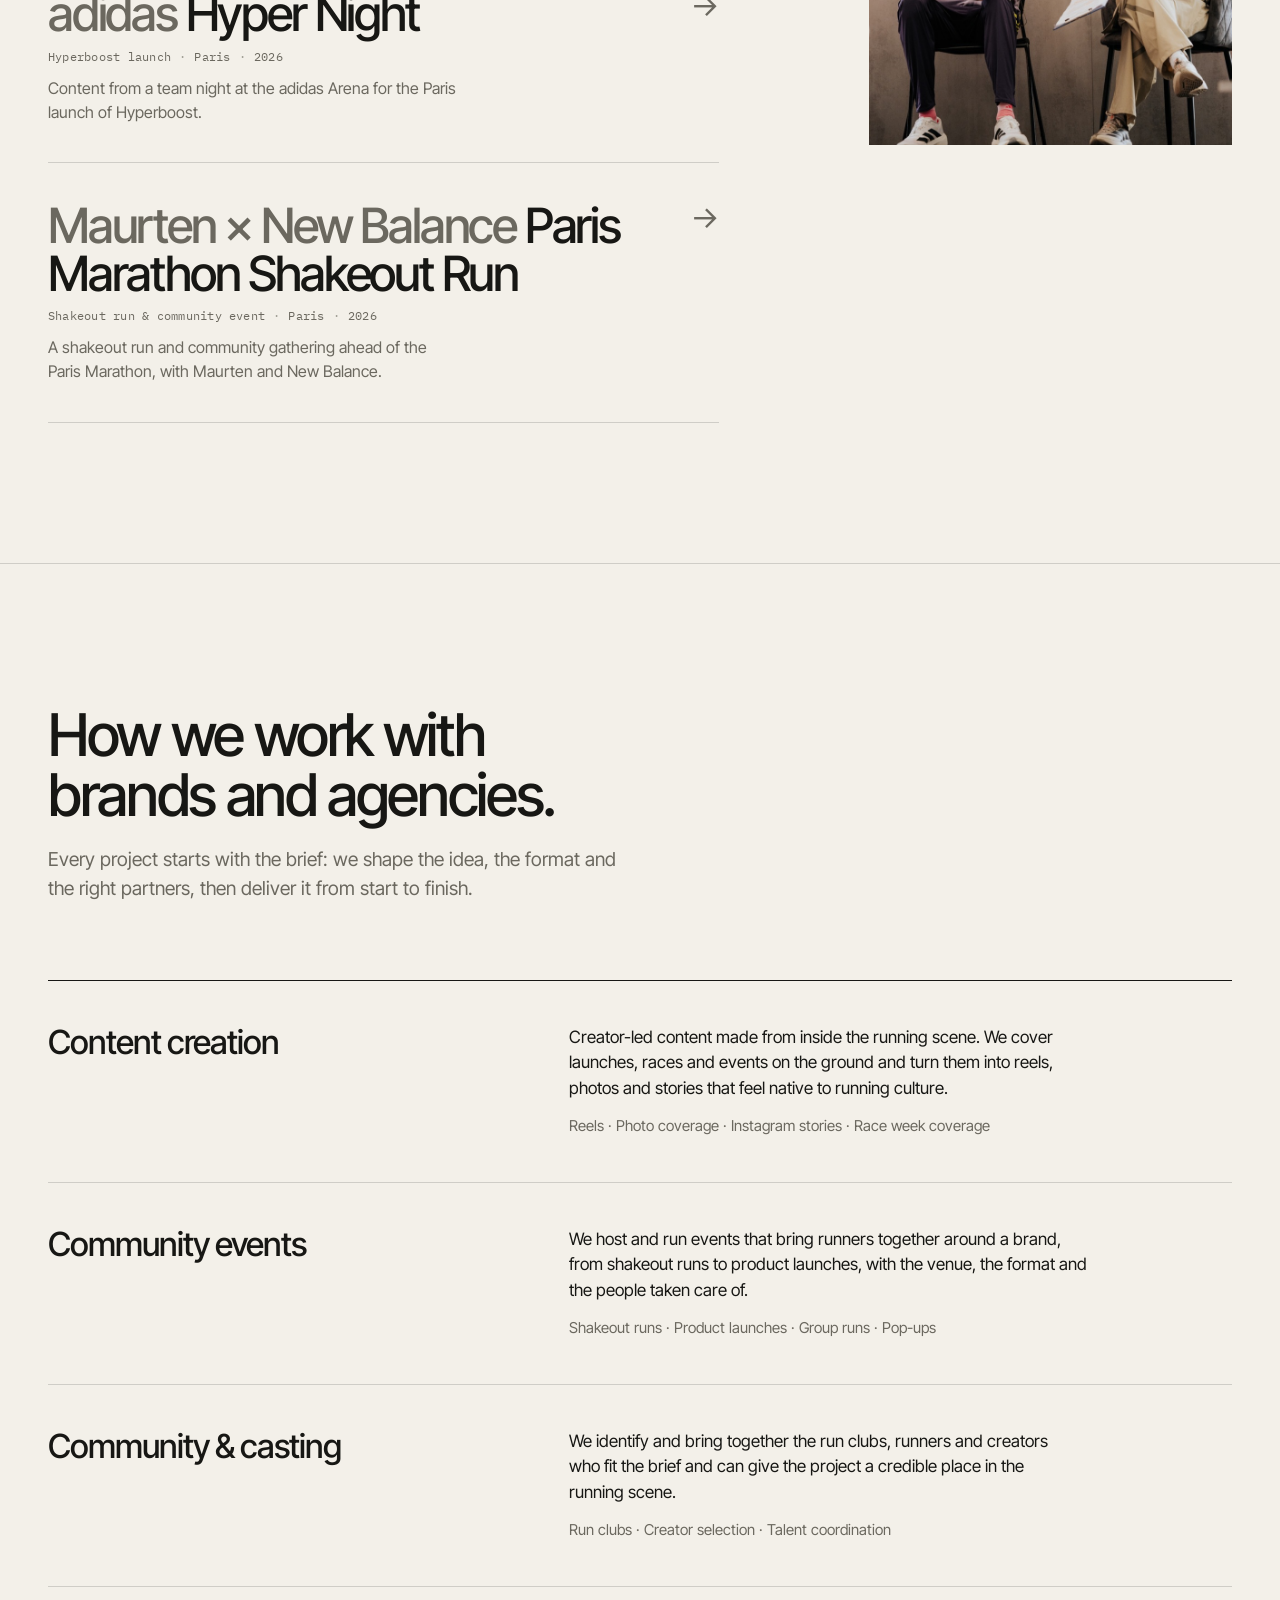
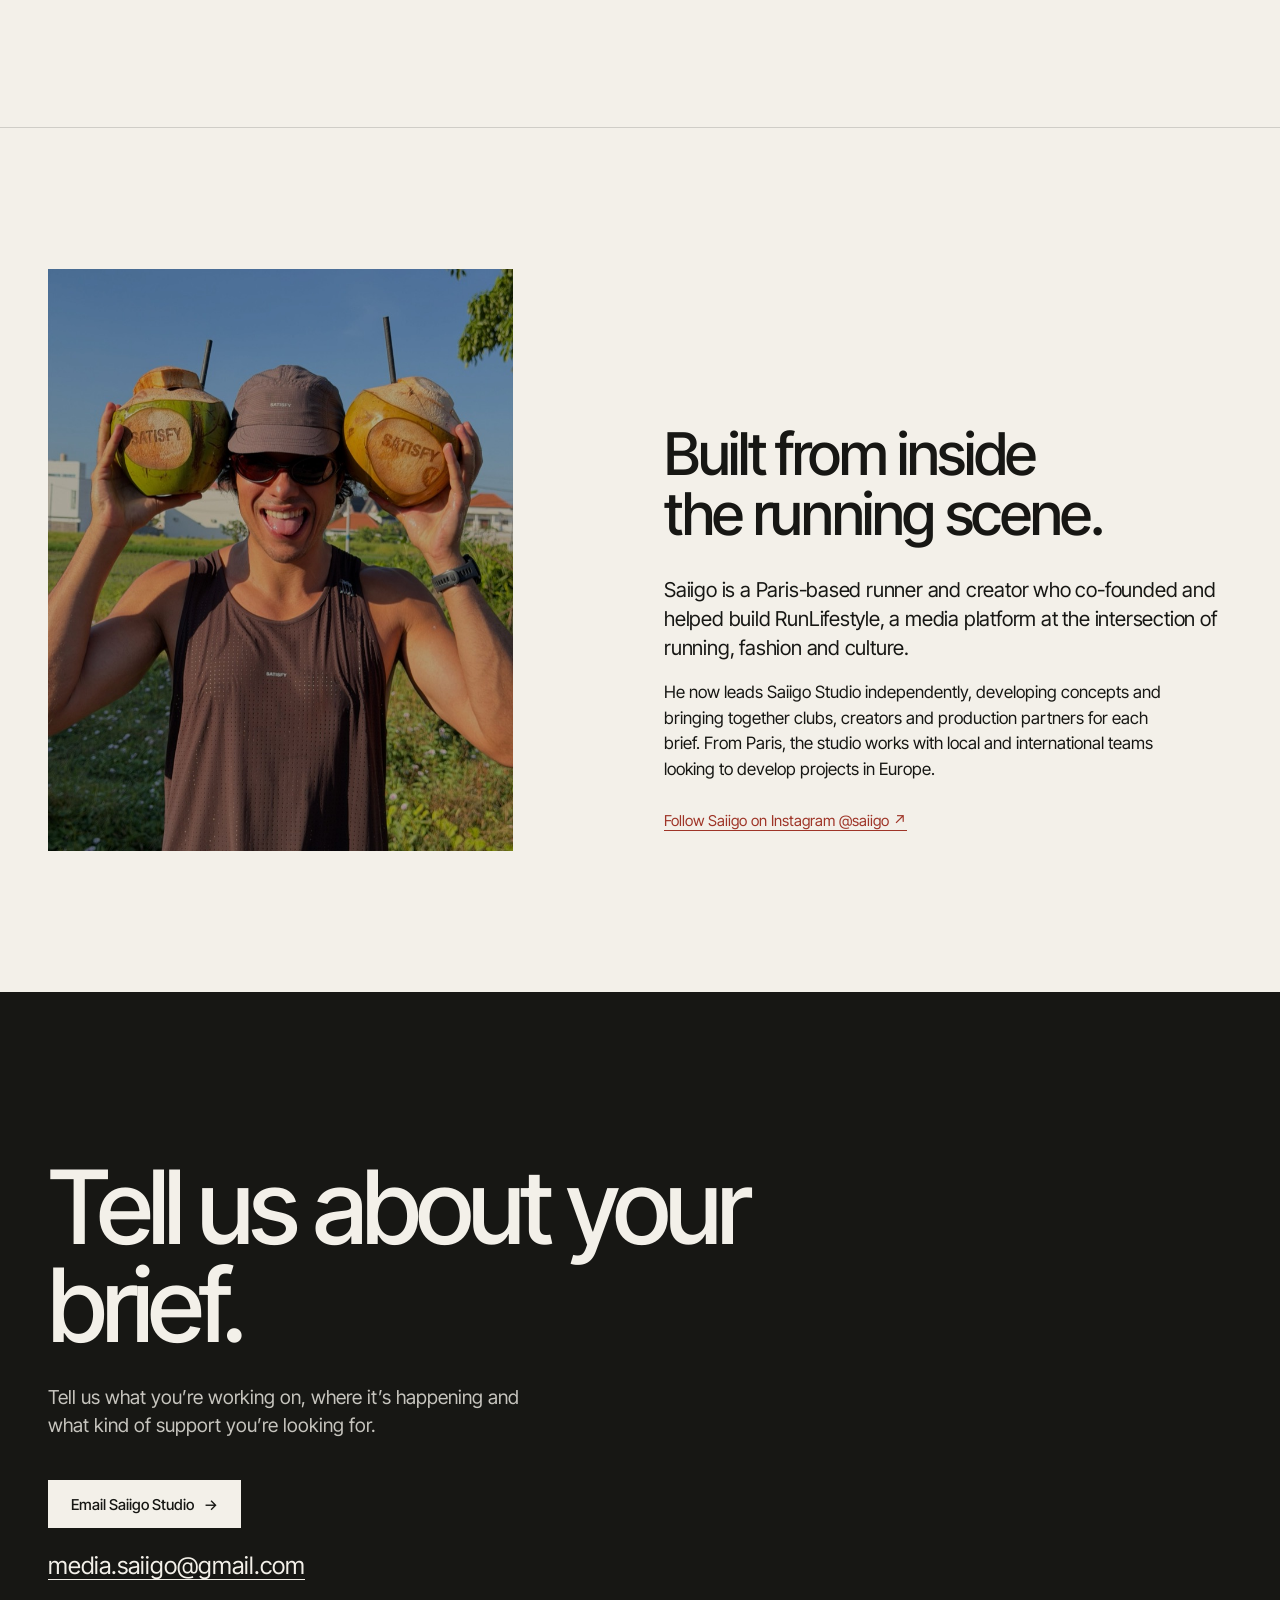
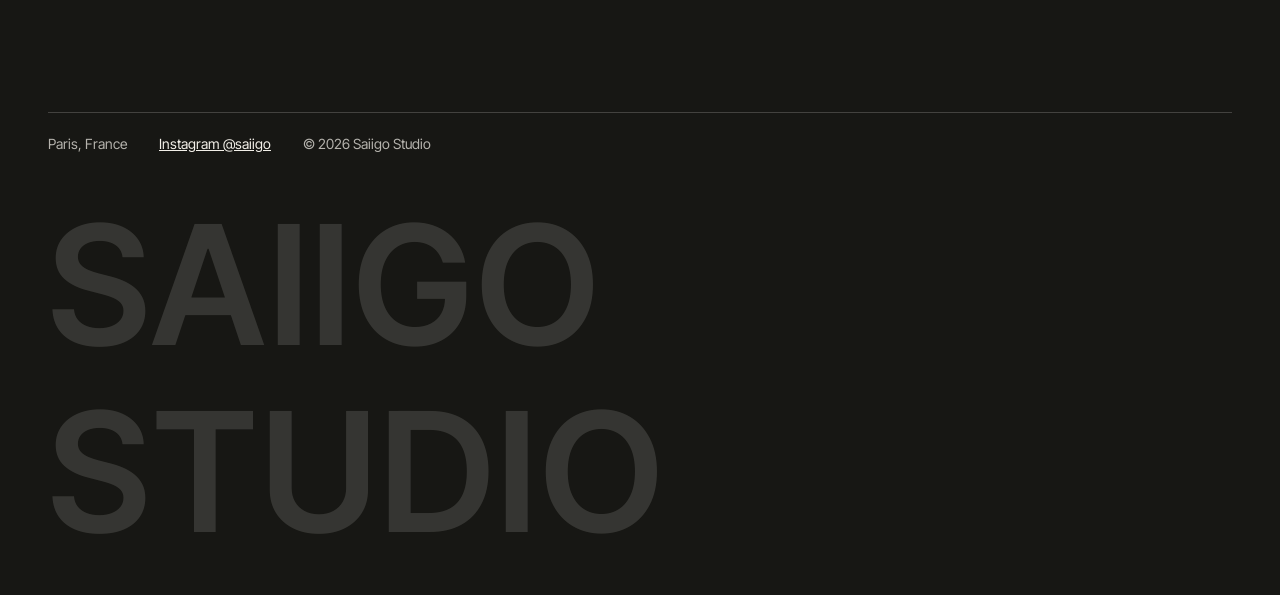
==== commit a32bbed1: "Update site 2026-11-23 14:49" ====
--- a/index.html
+++ b/index.html
@@ -50,14 +50,14 @@
   <link rel="preconnect" href="https://fonts.googleapis.com">
   <link rel="preconnect" href="https://fonts.gstatic.com" crossorigin>
   <link href="https://fonts.googleapis.com/css2?family=IBM+Plex+Mono:wght@400;500&family=Inter+Tight:wght@400;500;600&display=swap" rel="stylesheet">
-  <link rel="stylesheet" href="assets/css/styles.css">
+  <link rel="stylesheet" href="assets/css/styles.css?v=1e896608">
 </head>
 <body data-page="home" id="top">
   <a class="skip-link" href="#main">Skip to content</a>
   <header class="site-header" id="site-header" data-prerendered><div class="header__inner"><a class="header__logo" href="#top" aria-label="Saiigo Studio, home"><span class="wordmark">SAIIGO STUDIO</span></a><nav class="header__nav" aria-label="Main"><ul><li><a href="#work">Work</a></li><li><a href="#services">Services</a></li><li><a href="#about">About</a></li><li><a href="#contact">Contact</a></li></ul></nav><button class="menu-btn" type="button" aria-expanded="false" aria-controls="mobile-menu"><span class="menu-btn__label">Menu</span><span class="menu-btn__icon" aria-hidden="true"></span></button></div><div class="mobile-menu" id="mobile-menu" hidden><nav aria-label="Main mobile"><ul><li><a href="#work">Work</a></li><li><a href="#services">Services</a></li><li><a href="#about">About</a></li><li><a href="#contact">Contact</a></li></ul></nav><div class="mobile-menu__foot"><a href="mailto:media.saiigo@gmail.com?subject=Project%20enquiry%20%E2%80%94%20Saiigo%20Studio">media.saiigo@gmail.com</a><a href="https://www.instagram.com/saiigo/" target="_blank" rel="noopener">Instagram @saiigo</a></div></div></header>
   <main id="main" tabindex="-1" data-prerendered><section class="hero hero--reel" aria-labelledby="hero-title"><div class="media hero__media"><video class="media__el hero__video" src="images/hyperboost-reel.mp4" muted loop playsinline preload="auto" autoplay poster="images/hyperboost-reel-poster-1600.jpg" aria-hidden="true"></video></div><div class="hero__shade" aria-hidden="true"></div><div class="hero__content wrap"><div class="hero__head"><h1 class="hero__title" id="hero-title">A creative studio rooted in running culture.</h1></div><div class="hero__body"><p class="hero__text">Based in Paris. We develop concepts, bring the right people together and produce experiences and content for brands and agencies.</p><div class="hero__actions"><a class="btn btn--light" href="#work">View selected work</a><a class="btn btn--ghost" href="#contact">Get in touch</a></div></div></div><a class="hero__caption" href="adidas-hyperboost-hyper-night-paris.html">Hyper Night, adidas Arena, Paris<span aria-hidden="true"> →</span></a><span class="hero__sentinel" data-header-sentinel aria-hidden="true"></span></section><section class="section work" id="work" aria-labelledby="work-title"><div class="wrap"><header class="section__head"><h2 class="section__title" id="work-title">Selected work</h2><p class="section__intro">Race weeks, launches and community runs, made from inside the running scene.</p></header><div class="index"><ol class="index__list"><li class="index__row" data-index="0" data-active><a class="index__link" href="adidas-buenos-aires-half-marathon.html"><span class="index__thumb"><div class="media" style="--pos:50% 40%;--pos-m:50% 40%"><picture><img class="media__el" src="images/adidas-ba-talk-1600.jpg" srcset="images/adidas-ba-talk-800.jpg 800w, images/adidas-ba-talk-1600.jpg 1333w" sizes="100vw" alt="Yomif Kejelcha in conversation on stage in front of an adidas wall" loading="lazy" decoding="async"></picture></div></span><span class="index__title"><span class="index__client">adidas</span> Buenos Aires Half Marathon</span><span class="index__meta mono">Race week coverage<span class="sep" aria-hidden="true">·</span>Buenos Aires<span class="sep" aria-hidden="true">·</span>2026</span><span class="index__summary">Race week content and community, from the build-up to race day.</span><span class="index__arrow" aria-hidden="true">→</span></a></li><li class="index__row" data-index="1"><a class="index__link" href="adidas-hyperboost-hyper-night-paris.html"><span class="index__thumb"><div class="media" style="--pos:50% 92%;--pos-m:50% 60%"><picture><img class="media__el" src="images/hyperboost-winners-1600.jpg" srcset="images/hyperboost-winners-800.jpg 724w" sizes="100vw" alt="The winning team lifts the Hyper Night prize board under a Hyperboost screen at the adidas Arena" loading="lazy" decoding="async"></picture></div></span><span class="index__title"><span class="index__client">adidas</span> Hyper Night</span><span class="index__meta mono">Hyperboost launch<span class="sep" aria-hidden="true">·</span>Paris<span class="sep" aria-hidden="true">·</span>2026</span><span class="index__summary">Content from a team night at the adidas Arena for the Paris launch of Hyperboost.</span><span class="index__arrow" aria-hidden="true">→</span></a></li><li class="index__row" data-index="2"><a class="index__link" href="paris-marathon-runners-event.html"><span class="index__thumb"><div class="media" style="--pos:50% 45%;--pos-m:45% 50%"><picture><img class="media__el" src="images/paris-marathon-crew-1600.jpg" srcset="images/paris-marathon-crew-800.jpg 800w, images/paris-marathon-crew-1600.jpg 1600w, images/paris-marathon-crew-2400.jpg 2000w" sizes="100vw" alt="Runners tying on matching bandanas inside the hotel before the shakeout run" loading="lazy" decoding="async"></picture></div></span><span class="index__title"><span class="index__client">Maurten × New Balance</span> Paris Marathon Shakeout Run</span><span class="index__meta mono">Shakeout run &amp; community event<span class="sep" aria-hidden="true">·</span>Paris<span class="sep" aria-hidden="true">·</span>2026</span><span class="index__summary">A shakeout run and community gathering ahead of the Paris Marathon, with Maurten and New Balance.</span><span class="index__arrow" aria-hidden="true">→</span></a></li></ol><div class="index__preview" aria-hidden="true"><div class="index__frame is-active" data-index="0"><div class="media" style="--pos:50% 40%;--pos-m:50% 40%"><picture><img class="media__el" src="images/adidas-ba-talk-1600.jpg" srcset="images/adidas-ba-talk-800.jpg 800w, images/adidas-ba-talk-1600.jpg 1333w" sizes="(min-width: 900px) 36vw, 1px" alt="Yomif Kejelcha in conversation on stage in front of an adidas wall" loading="lazy" decoding="async"></picture></div></div><div class="index__frame" data-index="1"><div class="media" style="--pos:50% 92%;--pos-m:50% 60%"><picture><img class="media__el" src="images/hyperboost-winners-1600.jpg" srcset="images/hyperboost-winners-800.jpg 724w" sizes="(min-width: 900px) 36vw, 1px" alt="The winning team lifts the Hyper Night prize board under a Hyperboost screen at the adidas Arena" loading="lazy" decoding="async"></picture></div></div><div class="index__frame" data-index="2"><div class="media" style="--pos:50% 45%;--pos-m:45% 50%"><picture><img class="media__el" src="images/paris-marathon-crew-1600.jpg" srcset="images/paris-marathon-crew-800.jpg 800w, images/paris-marathon-crew-1600.jpg 1600w, images/paris-marathon-crew-2400.jpg 2000w" sizes="(min-width: 900px) 36vw, 1px" alt="Runners tying on matching bandanas inside the hotel before the shakeout run" loading="lazy" decoding="async"></picture></div></div></div></div></div></section><section class="section services" id="services" aria-labelledby="services-title"><div class="wrap"><header class="section__head"><h2 class="section__title" id="services-title">How we work with brands and agencies.</h2><p class="section__intro">Every project starts with the brief: we shape the idea, the format and the right partners, then deliver it from start to finish.</p></header><ul class="service-list"><li class="service"><h3 class="service__title">Content creation</h3><div class="service__body"><p>Creator-led content made from inside the running scene. We cover launches, races and events on the ground and turn them into reels, photos and stories that feel native to running culture.</p><p class="service__examples"><span class="visually-hidden">Examples: </span>Reels<span class="sep" aria-hidden="true"> · </span>Photo coverage<span class="sep" aria-hidden="true"> · </span>Instagram stories<span class="sep" aria-hidden="true"> · </span>Race week coverage</p></div></li><li class="service"><h3 class="service__title">Community events</h3><div class="service__body"><p>We host and run events that bring runners together around a brand, from shakeout runs to product launches, with the venue, the format and the people taken care of.</p><p class="service__examples"><span class="visually-hidden">Examples: </span>Shakeout runs<span class="sep" aria-hidden="true"> · </span>Product launches<span class="sep" aria-hidden="true"> · </span>Group runs<span class="sep" aria-hidden="true"> · </span>Pop-ups</p></div></li><li class="service"><h3 class="service__title">Community &amp; casting</h3><div class="service__body"><p>We identify and bring together the run clubs, runners and creators who fit the brief and can give the project a credible place in the running scene.</p><p class="service__examples"><span class="visually-hidden">Examples: </span>Run clubs<span class="sep" aria-hidden="true"> · </span>Creator selection<span class="sep" aria-hidden="true"> · </span>Talent coordination</p></div></li></ul></div></section><section class="section about" id="about" aria-labelledby="about-title"><div class="wrap about__grid"><div class="about__media"><div class="media" style="--pos:50% 35%;--pos-m:50% 35%"><picture><img class="media__el" src="images/about-saiigo-1600.jpg" srcset="images/about-saiigo-800.jpg 800w, images/about-saiigo-1600.jpg 1500w" sizes="(min-width: 900px) 42vw, 100vw" alt="Saiigo in running kit, holding up two coconuts and laughing" loading="lazy" decoding="async"></picture></div></div><div class="about__text"><h2 class="section__title" id="about-title">Built from inside the running scene.</h2><p class="about__lead">Saiigo is a Paris-based runner and creator who co-founded and helped build RunLifestyle, a media platform at the intersection of running, fashion and culture.</p><p>He now leads Saiigo Studio independently, developing concepts and bringing together clubs, creators and production partners for each brief. From Paris, the studio works with local and international teams looking to develop projects in Europe.</p><p class="about__ig"><a class="text-link" href="https://www.instagram.com/saiigo/" target="_blank" rel="noopener">Follow Saiigo on Instagram @saiigo<span aria-hidden="true"> ↗</span></a></p></div></div></section><section class="contact" id="contact" aria-labelledby="contact-title"><div class="wrap"><h2 class="contact__title" id="contact-title">Tell us about your brief.</h2><p class="contact__text">Tell us what you’re working on, where it’s happening and what kind of support you’re looking for.</p><a class="btn btn--light" href="mailto:media.saiigo@gmail.com?subject=Project%20enquiry%20%E2%80%94%20Saiigo%20Studio">Email Saiigo Studio<span aria-hidden="true">→</span></a><p class="contact__email"><a href="mailto:media.saiigo@gmail.com?subject=Project%20enquiry%20%E2%80%94%20Saiigo%20Studio">media.saiigo@gmail.com</a></p><div class="contact__foot"><span>Paris, France</span><a href="https://www.instagram.com/saiigo/" target="_blank" rel="noopener">Instagram @saiigo</a><span>© 2026 Saiigo Studio</span></div><div class="contact__mark" aria-hidden="true"><span class="wordmark wordmark--stacked"><span>SAIIGO</span><span>STUDIO</span></span></div></div></section></main>
-  <script src="assets/js/content.js"></script>
-  <script src="assets/js/image-sizes.js"></script>
-  <script src="assets/js/site.js"></script>
+  <script src="assets/js/content.js?v=b6fb0707"></script>
+  <script src="assets/js/image-sizes.js?v=44296c89"></script>
+  <script src="assets/js/site.js?v=d4565fcf"></script>
 </body>
 </html>
--- a/assets/css/styles.css
+++ b/assets/css/styles.css
@@ -371,22 +371,24 @@
 a.hero__caption:hover { color: var(--bone); border-color: var(--bone); }
 
 @media (min-width: 768px) {
+  /* Video a pantalla completa; título y botones encima, alineados con el header */
   .hero--reel {
-    display: grid; grid-template-columns: repeat(12, 1fr); grid-template-rows: 1fr auto;
-    column-gap: var(--gutter); align-items: end;
-    max-width: none; padding: calc(var(--header-h) + 32px) var(--gutter) clamp(32px, 6vh, 64px);
+    --side: max(var(--gutter), calc((100% - var(--max)) / 2 + var(--gutter)));
+    display: grid; grid-template-columns: 1fr auto; align-items: end; column-gap: var(--gutter);
+    padding: calc(var(--header-h) + 32px) var(--side) clamp(32px, 6vh, 64px);
     background: var(--ink);
   }
-  .hero--reel > .hero__shade { display: none; }
-  .hero--reel > .hero__media {
-    position: relative; inset: auto; z-index: auto;
-    grid-column: 9 / span 4; grid-row: 1; justify-self: end; align-self: center;
-    height: min(72svh, 780px); width: auto; aspect-ratio: 9 / 16;
+  .hero--reel > .hero__media { position: absolute; inset: 0; z-index: -2; }
+  .hero--reel > .hero__shade {
+    background:
+      linear-gradient(to top, rgba(14, 14, 12, .88) 0%, rgba(14, 14, 12, .45) 40%, rgba(14, 14, 12, .1) 70%),
+      linear-gradient(to right, rgba(14, 14, 12, .6) 0%, rgba(14, 14, 12, 0) 65%),
+      linear-gradient(to bottom, rgba(14, 14, 12, .55), rgba(14, 14, 12, 0) 22%);
   }
-  .hero--reel .hero__content { grid-column: 1 / span 8; grid-row: 1 / span 2; padding: 0; max-width: none; margin: 0; }
+  .hero--reel .hero__content { grid-column: 1; grid-row: 1; padding: 0; max-width: none; margin: 0; }
   .hero--reel .hero__title { font-size: clamp(56px, 7.8vw, 140px); line-height: .92; letter-spacing: -.055em; max-width: 10ch; }
   .hero--reel .hero__text { max-width: 40ch; margin-top: 32px; }
-  .hero--reel .hero__caption { grid-column: 9 / span 4; grid-row: 2; justify-self: end; margin-top: 14px; }
+  .hero--reel .hero__caption { grid-column: 2; grid-row: 1; justify-self: end; align-self: end; margin-bottom: 14px; }
 }
 @media (max-width: 767px) {
   .hero--reel .hero__caption {
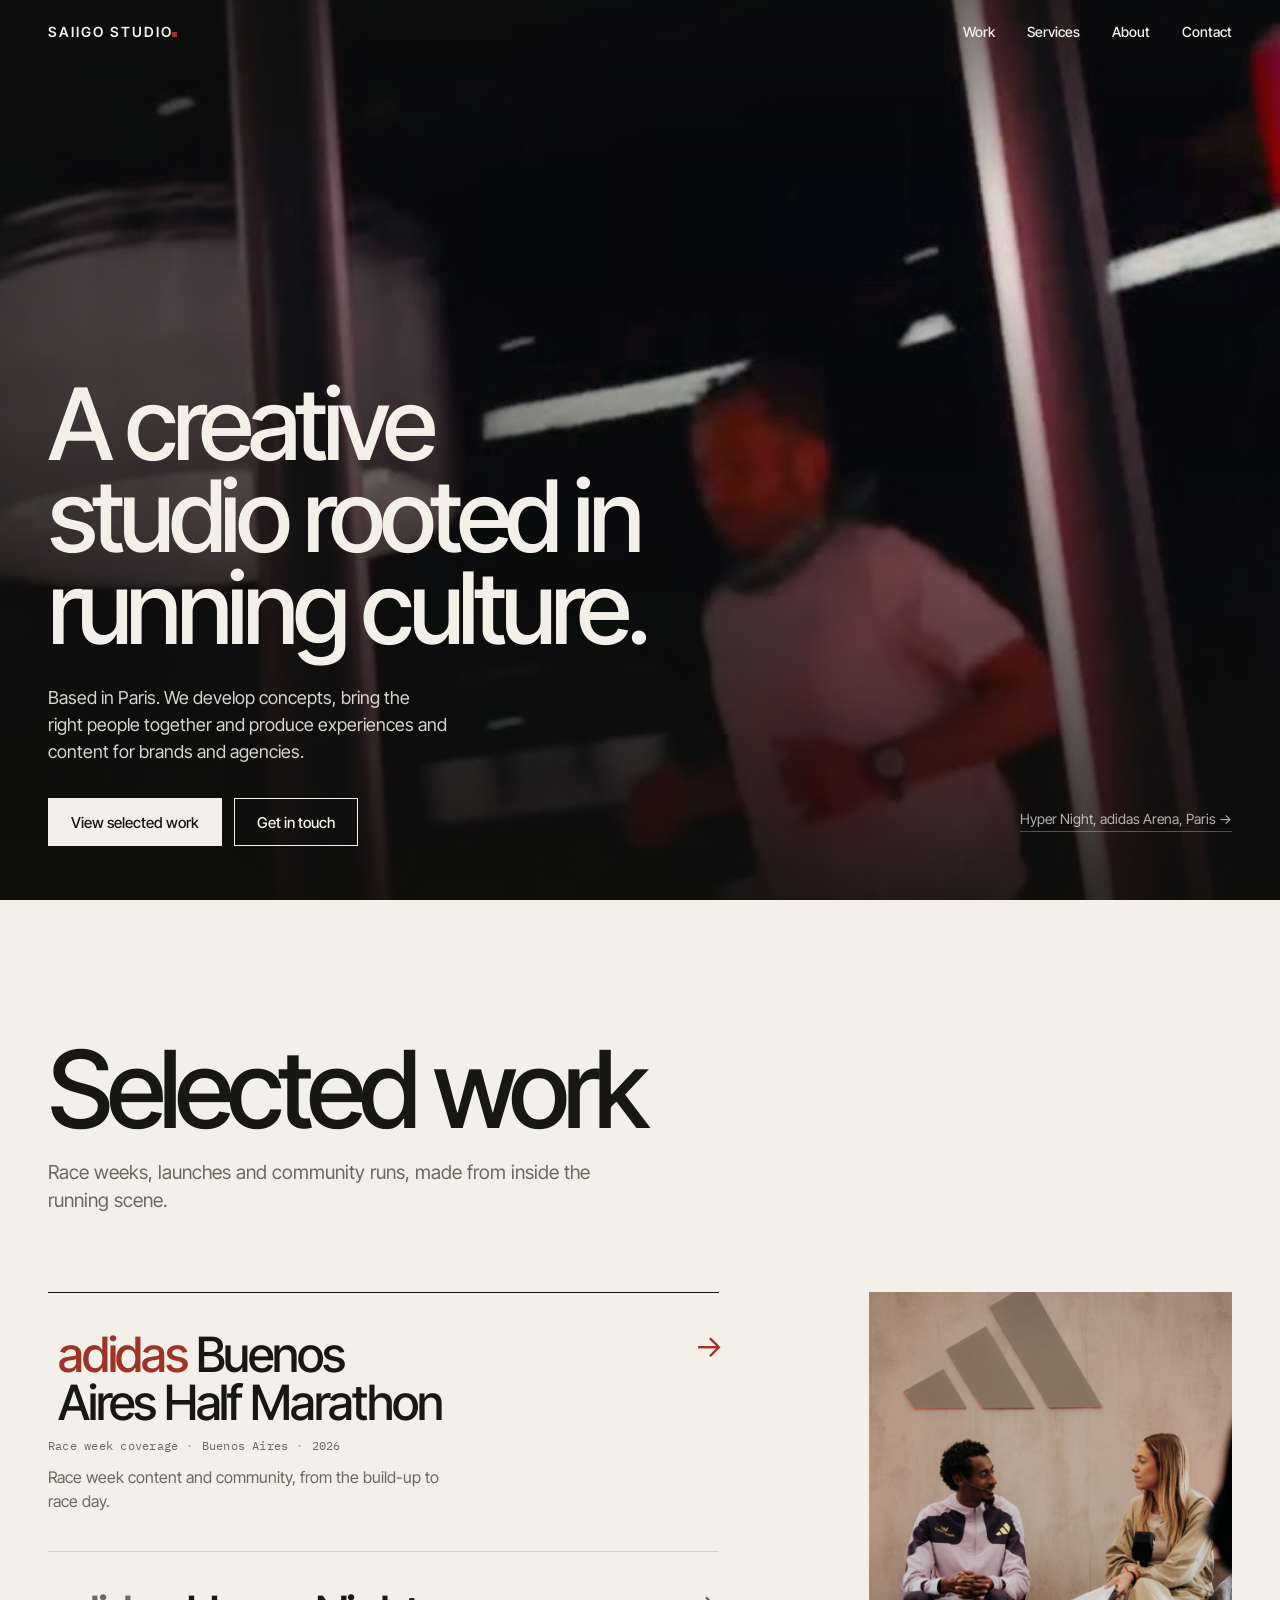
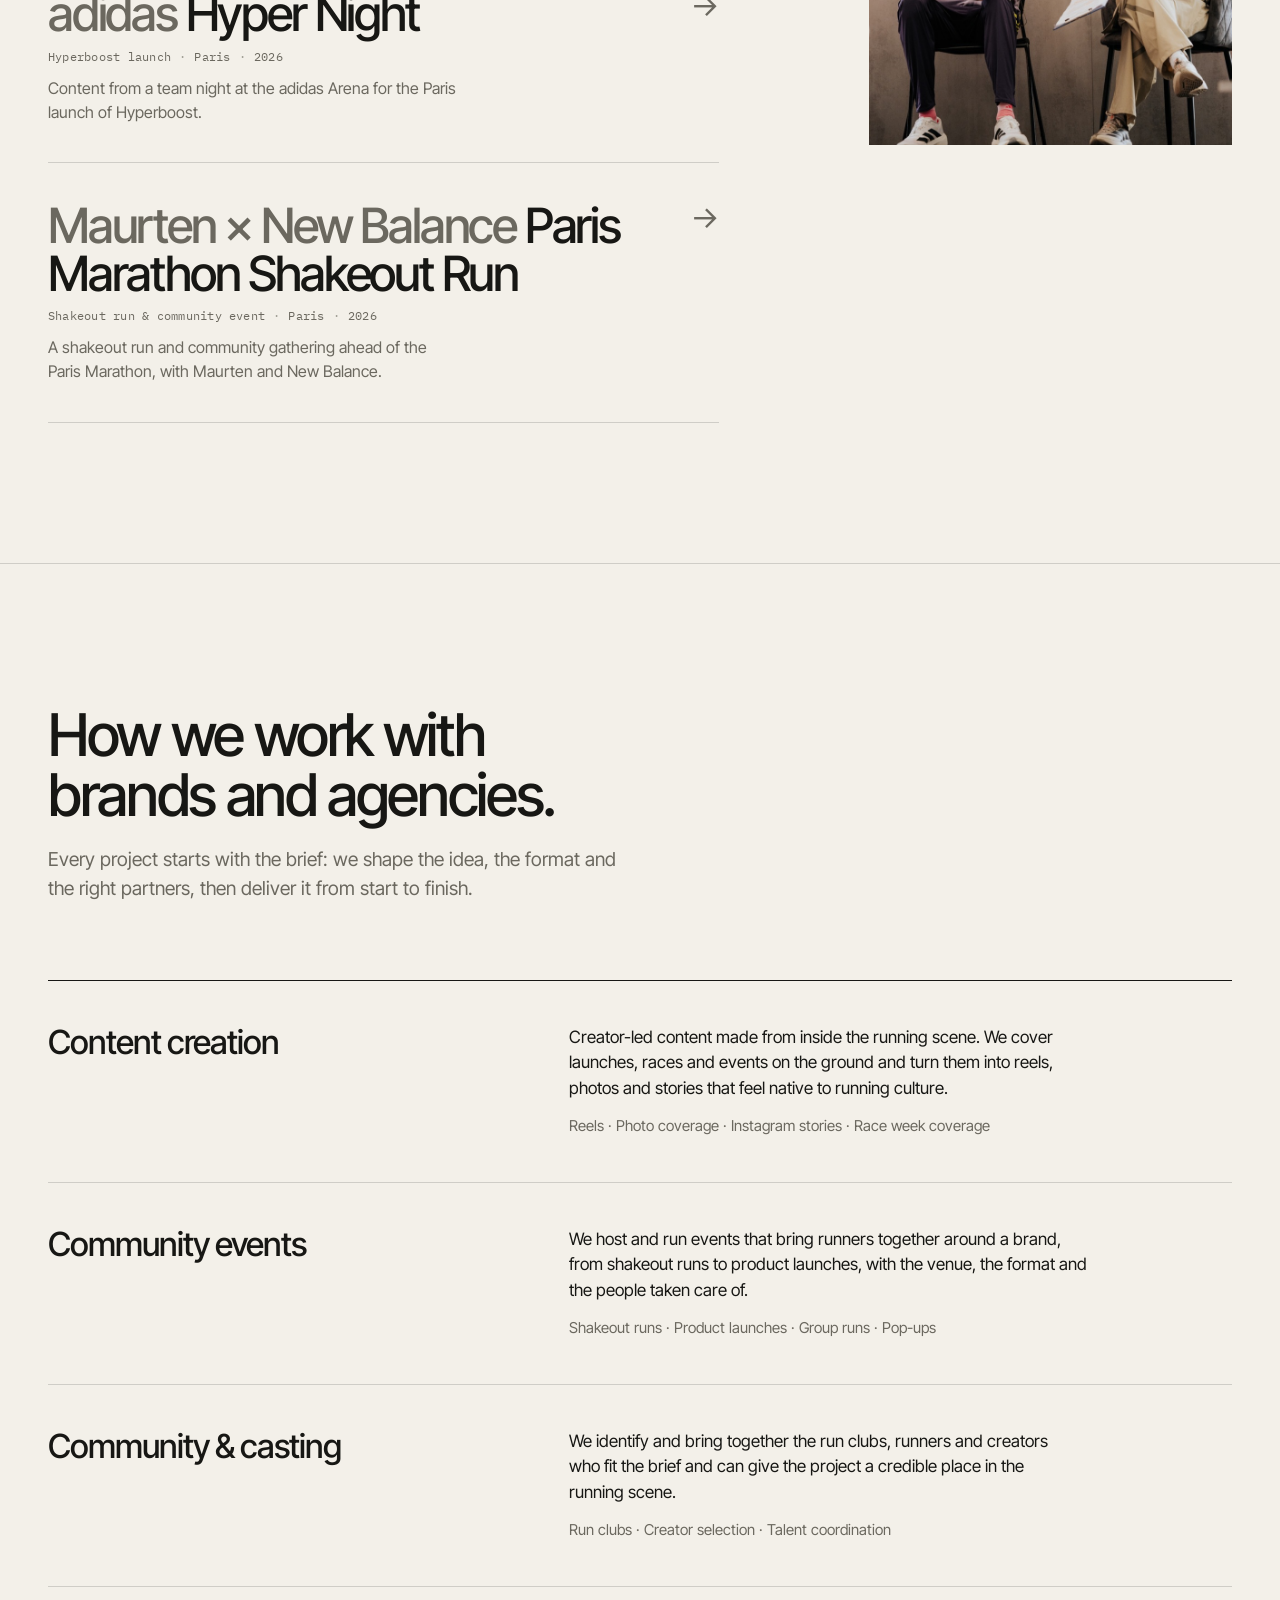
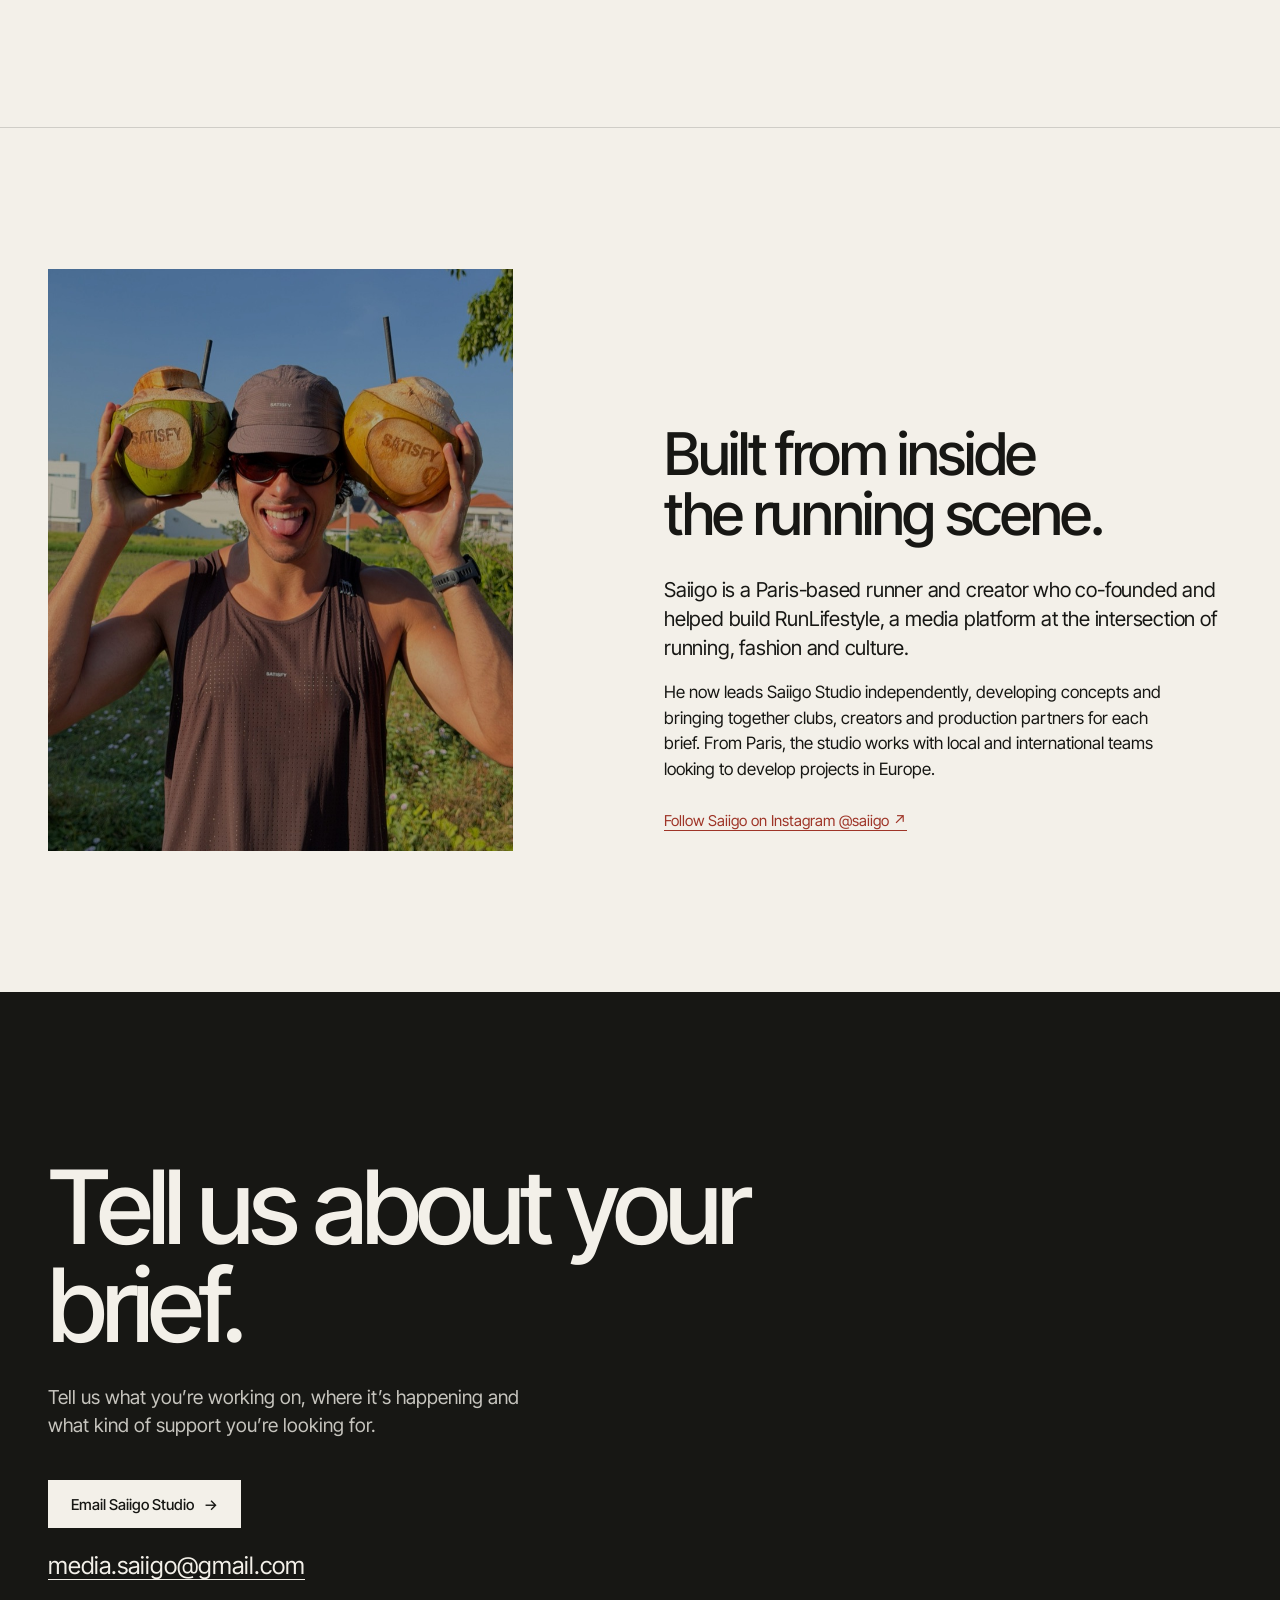
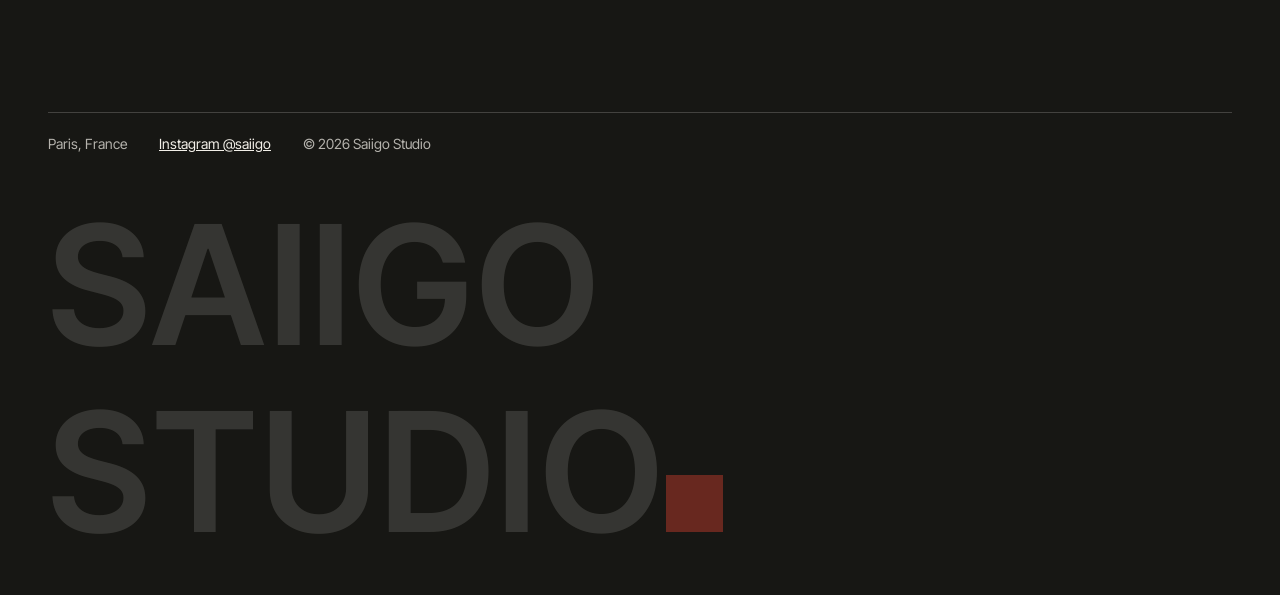
==== commit 2bd18967: "Update site 2026-11-28 00:11" ====
--- a/index.html
+++ b/index.html
@@ -50,14 +50,14 @@
   <link rel="preconnect" href="https://fonts.googleapis.com">
   <link rel="preconnect" href="https://fonts.gstatic.com" crossorigin>
   <link href="https://fonts.googleapis.com/css2?family=IBM+Plex+Mono:wght@400;500&family=Inter+Tight:wght@400;500;600&display=swap" rel="stylesheet">
-  <link rel="stylesheet" href="assets/css/styles.css?v=1e896608">
+  <link rel="stylesheet" href="assets/css/styles.css?v=80ff5a15">
 </head>
 <body data-page="home" id="top">
   <a class="skip-link" href="#main">Skip to content</a>
-  <header class="site-header" id="site-header" data-prerendered><div class="header__inner"><a class="header__logo" href="#top" aria-label="Saiigo Studio, home"><span class="wordmark">SAIIGO STUDIO</span></a><nav class="header__nav" aria-label="Main"><ul><li><a href="#work">Work</a></li><li><a href="#services">Services</a></li><li><a href="#about">About</a></li><li><a href="#contact">Contact</a></li></ul></nav><button class="menu-btn" type="button" aria-expanded="false" aria-controls="mobile-menu"><span class="menu-btn__label">Menu</span><span class="menu-btn__icon" aria-hidden="true"></span></button></div><div class="mobile-menu" id="mobile-menu" hidden><nav aria-label="Main mobile"><ul><li><a href="#work">Work</a></li><li><a href="#services">Services</a></li><li><a href="#about">About</a></li><li><a href="#contact">Contact</a></li></ul></nav><div class="mobile-menu__foot"><a href="mailto:media.saiigo@gmail.com?subject=Project%20enquiry%20%E2%80%94%20Saiigo%20Studio">media.saiigo@gmail.com</a><a href="https://www.instagram.com/saiigo/" target="_blank" rel="noopener">Instagram @saiigo</a></div></div></header>
-  <main id="main" tabindex="-1" data-prerendered><section class="hero hero--reel" aria-labelledby="hero-title"><div class="media hero__media"><video class="media__el hero__video" src="images/hyperboost-reel.mp4" muted loop playsinline preload="auto" autoplay poster="images/hyperboost-reel-poster-1600.jpg" aria-hidden="true"></video></div><div class="hero__shade" aria-hidden="true"></div><div class="hero__content wrap"><div class="hero__head"><h1 class="hero__title" id="hero-title">A creative studio rooted in running culture.</h1></div><div class="hero__body"><p class="hero__text">Based in Paris. We develop concepts, bring the right people together and produce experiences and content for brands and agencies.</p><div class="hero__actions"><a class="btn btn--light" href="#work">View selected work</a><a class="btn btn--ghost" href="#contact">Get in touch</a></div></div></div><a class="hero__caption" href="adidas-hyperboost-hyper-night-paris.html">Hyper Night, adidas Arena, Paris<span aria-hidden="true"> →</span></a><span class="hero__sentinel" data-header-sentinel aria-hidden="true"></span></section><section class="section work" id="work" aria-labelledby="work-title"><div class="wrap"><header class="section__head"><h2 class="section__title" id="work-title">Selected work</h2><p class="section__intro">Race weeks, launches and community runs, made from inside the running scene.</p></header><div class="index"><ol class="index__list"><li class="index__row" data-index="0" data-active><a class="index__link" href="adidas-buenos-aires-half-marathon.html"><span class="index__thumb"><div class="media" style="--pos:50% 40%;--pos-m:50% 40%"><picture><img class="media__el" src="images/adidas-ba-talk-1600.jpg" srcset="images/adidas-ba-talk-800.jpg 800w, images/adidas-ba-talk-1600.jpg 1333w" sizes="100vw" alt="Yomif Kejelcha in conversation on stage in front of an adidas wall" loading="lazy" decoding="async"></picture></div></span><span class="index__title"><span class="index__client">adidas</span> Buenos Aires Half Marathon</span><span class="index__meta mono">Race week coverage<span class="sep" aria-hidden="true">·</span>Buenos Aires<span class="sep" aria-hidden="true">·</span>2026</span><span class="index__summary">Race week content and community, from the build-up to race day.</span><span class="index__arrow" aria-hidden="true">→</span></a></li><li class="index__row" data-index="1"><a class="index__link" href="adidas-hyperboost-hyper-night-paris.html"><span class="index__thumb"><div class="media" style="--pos:50% 92%;--pos-m:50% 60%"><picture><img class="media__el" src="images/hyperboost-winners-1600.jpg" srcset="images/hyperboost-winners-800.jpg 724w" sizes="100vw" alt="The winning team lifts the Hyper Night prize board under a Hyperboost screen at the adidas Arena" loading="lazy" decoding="async"></picture></div></span><span class="index__title"><span class="index__client">adidas</span> Hyper Night</span><span class="index__meta mono">Hyperboost launch<span class="sep" aria-hidden="true">·</span>Paris<span class="sep" aria-hidden="true">·</span>2026</span><span class="index__summary">Content from a team night at the adidas Arena for the Paris launch of Hyperboost.</span><span class="index__arrow" aria-hidden="true">→</span></a></li><li class="index__row" data-index="2"><a class="index__link" href="paris-marathon-runners-event.html"><span class="index__thumb"><div class="media" style="--pos:50% 45%;--pos-m:45% 50%"><picture><img class="media__el" src="images/paris-marathon-crew-1600.jpg" srcset="images/paris-marathon-crew-800.jpg 800w, images/paris-marathon-crew-1600.jpg 1600w, images/paris-marathon-crew-2400.jpg 2000w" sizes="100vw" alt="Runners tying on matching bandanas inside the hotel before the shakeout run" loading="lazy" decoding="async"></picture></div></span><span class="index__title"><span class="index__client">Maurten × New Balance</span> Paris Marathon Shakeout Run</span><span class="index__meta mono">Shakeout run &amp; community event<span class="sep" aria-hidden="true">·</span>Paris<span class="sep" aria-hidden="true">·</span>2026</span><span class="index__summary">A shakeout run and community gathering ahead of the Paris Marathon, with Maurten and New Balance.</span><span class="index__arrow" aria-hidden="true">→</span></a></li></ol><div class="index__preview" aria-hidden="true"><div class="index__frame is-active" data-index="0"><div class="media" style="--pos:50% 40%;--pos-m:50% 40%"><picture><img class="media__el" src="images/adidas-ba-talk-1600.jpg" srcset="images/adidas-ba-talk-800.jpg 800w, images/adidas-ba-talk-1600.jpg 1333w" sizes="(min-width: 900px) 36vw, 1px" alt="Yomif Kejelcha in conversation on stage in front of an adidas wall" loading="lazy" decoding="async"></picture></div></div><div class="index__frame" data-index="1"><div class="media" style="--pos:50% 92%;--pos-m:50% 60%"><picture><img class="media__el" src="images/hyperboost-winners-1600.jpg" srcset="images/hyperboost-winners-800.jpg 724w" sizes="(min-width: 900px) 36vw, 1px" alt="The winning team lifts the Hyper Night prize board under a Hyperboost screen at the adidas Arena" loading="lazy" decoding="async"></picture></div></div><div class="index__frame" data-index="2"><div class="media" style="--pos:50% 45%;--pos-m:45% 50%"><picture><img class="media__el" src="images/paris-marathon-crew-1600.jpg" srcset="images/paris-marathon-crew-800.jpg 800w, images/paris-marathon-crew-1600.jpg 1600w, images/paris-marathon-crew-2400.jpg 2000w" sizes="(min-width: 900px) 36vw, 1px" alt="Runners tying on matching bandanas inside the hotel before the shakeout run" loading="lazy" decoding="async"></picture></div></div></div></div></div></section><section class="section services" id="services" aria-labelledby="services-title"><div class="wrap"><header class="section__head"><h2 class="section__title" id="services-title">How we work with brands and agencies.</h2><p class="section__intro">Every project starts with the brief: we shape the idea, the format and the right partners, then deliver it from start to finish.</p></header><ul class="service-list"><li class="service"><h3 class="service__title">Content creation</h3><div class="service__body"><p>Creator-led content made from inside the running scene. We cover launches, races and events on the ground and turn them into reels, photos and stories that feel native to running culture.</p><p class="service__examples"><span class="visually-hidden">Examples: </span>Reels<span class="sep" aria-hidden="true"> · </span>Photo coverage<span class="sep" aria-hidden="true"> · </span>Instagram stories<span class="sep" aria-hidden="true"> · </span>Race week coverage</p></div></li><li class="service"><h3 class="service__title">Community events</h3><div class="service__body"><p>We host and run events that bring runners together around a brand, from shakeout runs to product launches, with the venue, the format and the people taken care of.</p><p class="service__examples"><span class="visually-hidden">Examples: </span>Shakeout runs<span class="sep" aria-hidden="true"> · </span>Product launches<span class="sep" aria-hidden="true"> · </span>Group runs<span class="sep" aria-hidden="true"> · </span>Pop-ups</p></div></li><li class="service"><h3 class="service__title">Community &amp; casting</h3><div class="service__body"><p>We identify and bring together the run clubs, runners and creators who fit the brief and can give the project a credible place in the running scene.</p><p class="service__examples"><span class="visually-hidden">Examples: </span>Run clubs<span class="sep" aria-hidden="true"> · </span>Creator selection<span class="sep" aria-hidden="true"> · </span>Talent coordination</p></div></li></ul></div></section><section class="section about" id="about" aria-labelledby="about-title"><div class="wrap about__grid"><div class="about__media"><div class="media" style="--pos:50% 35%;--pos-m:50% 35%"><picture><img class="media__el" src="images/about-saiigo-1600.jpg" srcset="images/about-saiigo-800.jpg 800w, images/about-saiigo-1600.jpg 1500w" sizes="(min-width: 900px) 42vw, 100vw" alt="Saiigo in running kit, holding up two coconuts and laughing" loading="lazy" decoding="async"></picture></div></div><div class="about__text"><h2 class="section__title" id="about-title">Built from inside the running scene.</h2><p class="about__lead">Saiigo is a Paris-based runner and creator who co-founded and helped build RunLifestyle, a media platform at the intersection of running, fashion and culture.</p><p>He now leads Saiigo Studio independently, developing concepts and bringing together clubs, creators and production partners for each brief. From Paris, the studio works with local and international teams looking to develop projects in Europe.</p><p class="about__ig"><a class="text-link" href="https://www.instagram.com/saiigo/" target="_blank" rel="noopener">Follow Saiigo on Instagram @saiigo<span aria-hidden="true"> ↗</span></a></p></div></div></section><section class="contact" id="contact" aria-labelledby="contact-title"><div class="wrap"><h2 class="contact__title" id="contact-title">Tell us about your brief.</h2><p class="contact__text">Tell us what you’re working on, where it’s happening and what kind of support you’re looking for.</p><a class="btn btn--light" href="mailto:media.saiigo@gmail.com?subject=Project%20enquiry%20%E2%80%94%20Saiigo%20Studio">Email Saiigo Studio<span aria-hidden="true">→</span></a><p class="contact__email"><a href="mailto:media.saiigo@gmail.com?subject=Project%20enquiry%20%E2%80%94%20Saiigo%20Studio">media.saiigo@gmail.com</a></p><div class="contact__foot"><span>Paris, France</span><a href="https://www.instagram.com/saiigo/" target="_blank" rel="noopener">Instagram @saiigo</a><span>© 2026 Saiigo Studio</span></div><div class="contact__mark" aria-hidden="true"><span class="wordmark wordmark--stacked"><span>SAIIGO</span><span>STUDIO</span></span></div></div></section></main>
+  <header class="site-header" id="site-header" data-prerendered><div class="header__inner"><a class="header__logo" href="#top" aria-label="Saiigo Studio, home"><span class="wordmark">SAIIGO STUDIO<span class="wordmark__dot" aria-hidden="true"></span></span></a><nav class="header__nav" aria-label="Main"><ul><li><a href="#work">Work</a></li><li><a href="#services">Services</a></li><li><a href="#about">About</a></li><li><a href="#contact">Contact</a></li></ul></nav><button class="menu-btn" type="button" aria-expanded="false" aria-controls="mobile-menu"><span class="menu-btn__label">Menu</span><span class="menu-btn__icon" aria-hidden="true"></span></button></div><div class="mobile-menu" id="mobile-menu" hidden><nav aria-label="Main mobile"><ul><li><a href="#work">Work</a></li><li><a href="#services">Services</a></li><li><a href="#about">About</a></li><li><a href="#contact">Contact</a></li></ul></nav><div class="mobile-menu__foot"><a href="mailto:media.saiigo@gmail.com?subject=Project%20enquiry%20%E2%80%94%20Saiigo%20Studio">media.saiigo@gmail.com</a><a href="https://www.instagram.com/saiigo/" target="_blank" rel="noopener">Instagram @saiigo</a></div></div></header>
+  <main id="main" tabindex="-1" data-prerendered><section class="hero hero--reel" aria-labelledby="hero-title"><div class="media hero__media"><video class="media__el hero__video" src="images/hyperboost-reel.mp4" muted loop playsinline preload="auto" autoplay poster="images/hyperboost-reel-poster-1600.jpg" aria-hidden="true"></video></div><div class="hero__shade" aria-hidden="true"></div><div class="hero__content wrap"><div class="hero__head"><h1 class="hero__title" id="hero-title">A creative studio rooted in running culture.</h1></div><div class="hero__body"><p class="hero__text">Based in Paris. We develop concepts, bring the right people together and produce experiences and content for brands and agencies.</p><div class="hero__actions"><a class="btn btn--light" href="#work">View selected work</a><a class="btn btn--ghost" href="#contact">Get in touch</a></div></div></div><a class="hero__caption" href="adidas-hyperboost-hyper-night-paris.html">Hyper Night, adidas Arena, Paris<span aria-hidden="true"> →</span></a><span class="hero__sentinel" data-header-sentinel aria-hidden="true"></span></section><section class="section work" id="work" aria-labelledby="work-title"><div class="wrap"><header class="section__head"><h2 class="section__title" id="work-title">Selected work</h2><p class="section__intro">Race weeks, launches and community runs, made from inside the running scene.</p></header><div class="index"><ol class="index__list"><li class="index__row" data-index="0" data-active><a class="index__link" href="adidas-buenos-aires-half-marathon.html"><span class="index__thumb"><div class="media" style="--pos:50% 40%;--pos-m:50% 40%"><picture><img class="media__el" src="images/adidas-ba-talk-1600.jpg" srcset="images/adidas-ba-talk-800.jpg 800w, images/adidas-ba-talk-1600.jpg 1333w" sizes="100vw" alt="Yomif Kejelcha in conversation on stage in front of an adidas wall" loading="lazy" decoding="async"></picture></div></span><span class="index__title"><span class="index__client">adidas</span> Buenos Aires Half Marathon</span><span class="index__meta mono">Race week coverage<span class="sep" aria-hidden="true">·</span>Buenos Aires<span class="sep" aria-hidden="true">·</span>2026</span><span class="index__summary">Race week content and community, from the build-up to race day.</span><span class="index__arrow" aria-hidden="true">→</span></a></li><li class="index__row" data-index="1"><a class="index__link" href="adidas-hyperboost-hyper-night-paris.html"><span class="index__thumb"><div class="media" style="--pos:50% 92%;--pos-m:50% 60%"><picture><img class="media__el" src="images/hyperboost-winners-1600.jpg" srcset="images/hyperboost-winners-800.jpg 724w" sizes="100vw" alt="The winning team lifts the Hyper Night prize board under a Hyperboost screen at the adidas Arena" loading="lazy" decoding="async"></picture></div></span><span class="index__title"><span class="index__client">adidas</span> Hyper Night</span><span class="index__meta mono">Hyperboost launch<span class="sep" aria-hidden="true">·</span>Paris<span class="sep" aria-hidden="true">·</span>2026</span><span class="index__summary">Content from a team night at the adidas Arena for the Paris launch of Hyperboost.</span><span class="index__arrow" aria-hidden="true">→</span></a></li><li class="index__row" data-index="2"><a class="index__link" href="paris-marathon-runners-event.html"><span class="index__thumb"><div class="media" style="--pos:50% 45%;--pos-m:45% 50%"><picture><img class="media__el" src="images/paris-marathon-crew-1600.jpg" srcset="images/paris-marathon-crew-800.jpg 800w, images/paris-marathon-crew-1600.jpg 1600w, images/paris-marathon-crew-2400.jpg 2000w" sizes="100vw" alt="Runners tying on matching bandanas inside the hotel before the shakeout run" loading="lazy" decoding="async"></picture></div></span><span class="index__title"><span class="index__client">Maurten × New Balance</span> Paris Marathon Shakeout Run</span><span class="index__meta mono">Shakeout run &amp; community event<span class="sep" aria-hidden="true">·</span>Paris<span class="sep" aria-hidden="true">·</span>2026</span><span class="index__summary">A shakeout run and community gathering ahead of the Paris Marathon, with Maurten and New Balance.</span><span class="index__arrow" aria-hidden="true">→</span></a></li></ol><div class="index__preview" aria-hidden="true"><div class="index__frame is-active" data-index="0"><div class="media" style="--pos:50% 40%;--pos-m:50% 40%"><picture><img class="media__el" src="images/adidas-ba-talk-1600.jpg" srcset="images/adidas-ba-talk-800.jpg 800w, images/adidas-ba-talk-1600.jpg 1333w" sizes="(min-width: 900px) 36vw, 1px" alt="Yomif Kejelcha in conversation on stage in front of an adidas wall" loading="lazy" decoding="async"></picture></div></div><div class="index__frame" data-index="1"><div class="media" style="--pos:50% 92%;--pos-m:50% 60%"><picture><img class="media__el" src="images/hyperboost-winners-1600.jpg" srcset="images/hyperboost-winners-800.jpg 724w" sizes="(min-width: 900px) 36vw, 1px" alt="The winning team lifts the Hyper Night prize board under a Hyperboost screen at the adidas Arena" loading="lazy" decoding="async"></picture></div></div><div class="index__frame" data-index="2"><div class="media" style="--pos:50% 45%;--pos-m:45% 50%"><picture><img class="media__el" src="images/paris-marathon-crew-1600.jpg" srcset="images/paris-marathon-crew-800.jpg 800w, images/paris-marathon-crew-1600.jpg 1600w, images/paris-marathon-crew-2400.jpg 2000w" sizes="(min-width: 900px) 36vw, 1px" alt="Runners tying on matching bandanas inside the hotel before the shakeout run" loading="lazy" decoding="async"></picture></div></div></div></div></div></section><section class="section services" id="services" aria-labelledby="services-title"><div class="wrap"><header class="section__head"><h2 class="section__title" id="services-title">How we work with brands and agencies.</h2><p class="section__intro">Every project starts with the brief: we shape the idea, the format and the right partners, then deliver it from start to finish.</p></header><ul class="service-list"><li class="service"><h3 class="service__title">Content creation</h3><div class="service__body"><p>Creator-led content made from inside the running scene. We cover launches, races and events on the ground and turn them into reels, photos and stories that feel native to running culture.</p><p class="service__examples"><span class="visually-hidden">Examples: </span>Reels<span class="sep" aria-hidden="true"> · </span>Photo coverage<span class="sep" aria-hidden="true"> · </span>Instagram stories<span class="sep" aria-hidden="true"> · </span>Race week coverage</p></div></li><li class="service"><h3 class="service__title">Community events</h3><div class="service__body"><p>We host and run events that bring runners together around a brand, from shakeout runs to product launches, with the venue, the format and the people taken care of.</p><p class="service__examples"><span class="visually-hidden">Examples: </span>Shakeout runs<span class="sep" aria-hidden="true"> · </span>Product launches<span class="sep" aria-hidden="true"> · </span>Group runs<span class="sep" aria-hidden="true"> · </span>Pop-ups</p></div></li><li class="service"><h3 class="service__title">Community &amp; casting</h3><div class="service__body"><p>We identify and bring together the run clubs, runners and creators who fit the brief and can give the project a credible place in the running scene.</p><p class="service__examples"><span class="visually-hidden">Examples: </span>Run clubs<span class="sep" aria-hidden="true"> · </span>Creator selection<span class="sep" aria-hidden="true"> · </span>Talent coordination</p></div></li></ul></div></section><section class="section about" id="about" aria-labelledby="about-title"><div class="wrap about__grid"><div class="about__media"><div class="media" style="--pos:50% 35%;--pos-m:50% 35%"><picture><img class="media__el" src="images/about-saiigo-1600.jpg" srcset="images/about-saiigo-800.jpg 800w, images/about-saiigo-1600.jpg 1500w" sizes="(min-width: 900px) 42vw, 100vw" alt="Saiigo in running kit, holding up two coconuts and laughing" loading="lazy" decoding="async"></picture></div></div><div class="about__text"><h2 class="section__title" id="about-title">Built from inside the running scene.</h2><p class="about__lead">Saiigo is a Paris-based runner and creator who co-founded and helped build RunLifestyle, a media platform at the intersection of running, fashion and culture.</p><p>He now leads Saiigo Studio independently, developing concepts and bringing together clubs, creators and production partners for each brief. From Paris, the studio works with local and international teams looking to develop projects in Europe.</p><p class="about__ig"><a class="text-link" href="https://www.instagram.com/saiigo/" target="_blank" rel="noopener">Follow Saiigo on Instagram @saiigo<span aria-hidden="true"> ↗</span></a></p></div></div></section><section class="contact" id="contact" aria-labelledby="contact-title"><div class="wrap"><h2 class="contact__title" id="contact-title">Tell us about your brief.</h2><p class="contact__text">Tell us what you’re working on, where it’s happening and what kind of support you’re looking for.</p><a class="btn btn--light" href="mailto:media.saiigo@gmail.com?subject=Project%20enquiry%20%E2%80%94%20Saiigo%20Studio">Email Saiigo Studio<span aria-hidden="true">→</span></a><p class="contact__email"><a href="mailto:media.saiigo@gmail.com?subject=Project%20enquiry%20%E2%80%94%20Saiigo%20Studio">media.saiigo@gmail.com</a></p><div class="contact__foot"><span>Paris, France</span><a href="https://www.instagram.com/saiigo/" target="_blank" rel="noopener">Instagram @saiigo</a><span>© 2026 Saiigo Studio</span></div><div class="contact__mark" aria-hidden="true"><span class="wordmark wordmark--stacked"><span>SAIIGO</span><span>STUDIO<span class="wordmark__dot" aria-hidden="true"></span></span></span></div></div></section></main>
   <script src="assets/js/content.js?v=b6fb0707"></script>
   <script src="assets/js/image-sizes.js?v=44296c89"></script>
-  <script src="assets/js/site.js?v=d4565fcf"></script>
+  <script src="assets/js/site.js?v=0f309ba2"></script>
 </body>
 </html>
--- a/assets/css/styles.css
+++ b/assets/css/styles.css
@@ -56,6 +56,11 @@
 /* ---------- wordmark ---------- */
 .wordmark { font-weight: 600; letter-spacing: .14em; font-size: 14px; line-height: 1; white-space: nowrap; }
 .wordmark--stacked { display: inline-flex; flex-direction: column; gap: .12em; }
+.wordmark__dot {
+  display: inline-block; width: .34em; height: .34em; margin-left: 0;
+  background: var(--oxide); vertical-align: baseline;
+}
+.contact__mark .wordmark__dot { opacity: .6; }
 
 /* ---------- header ---------- */
 .site-header {
